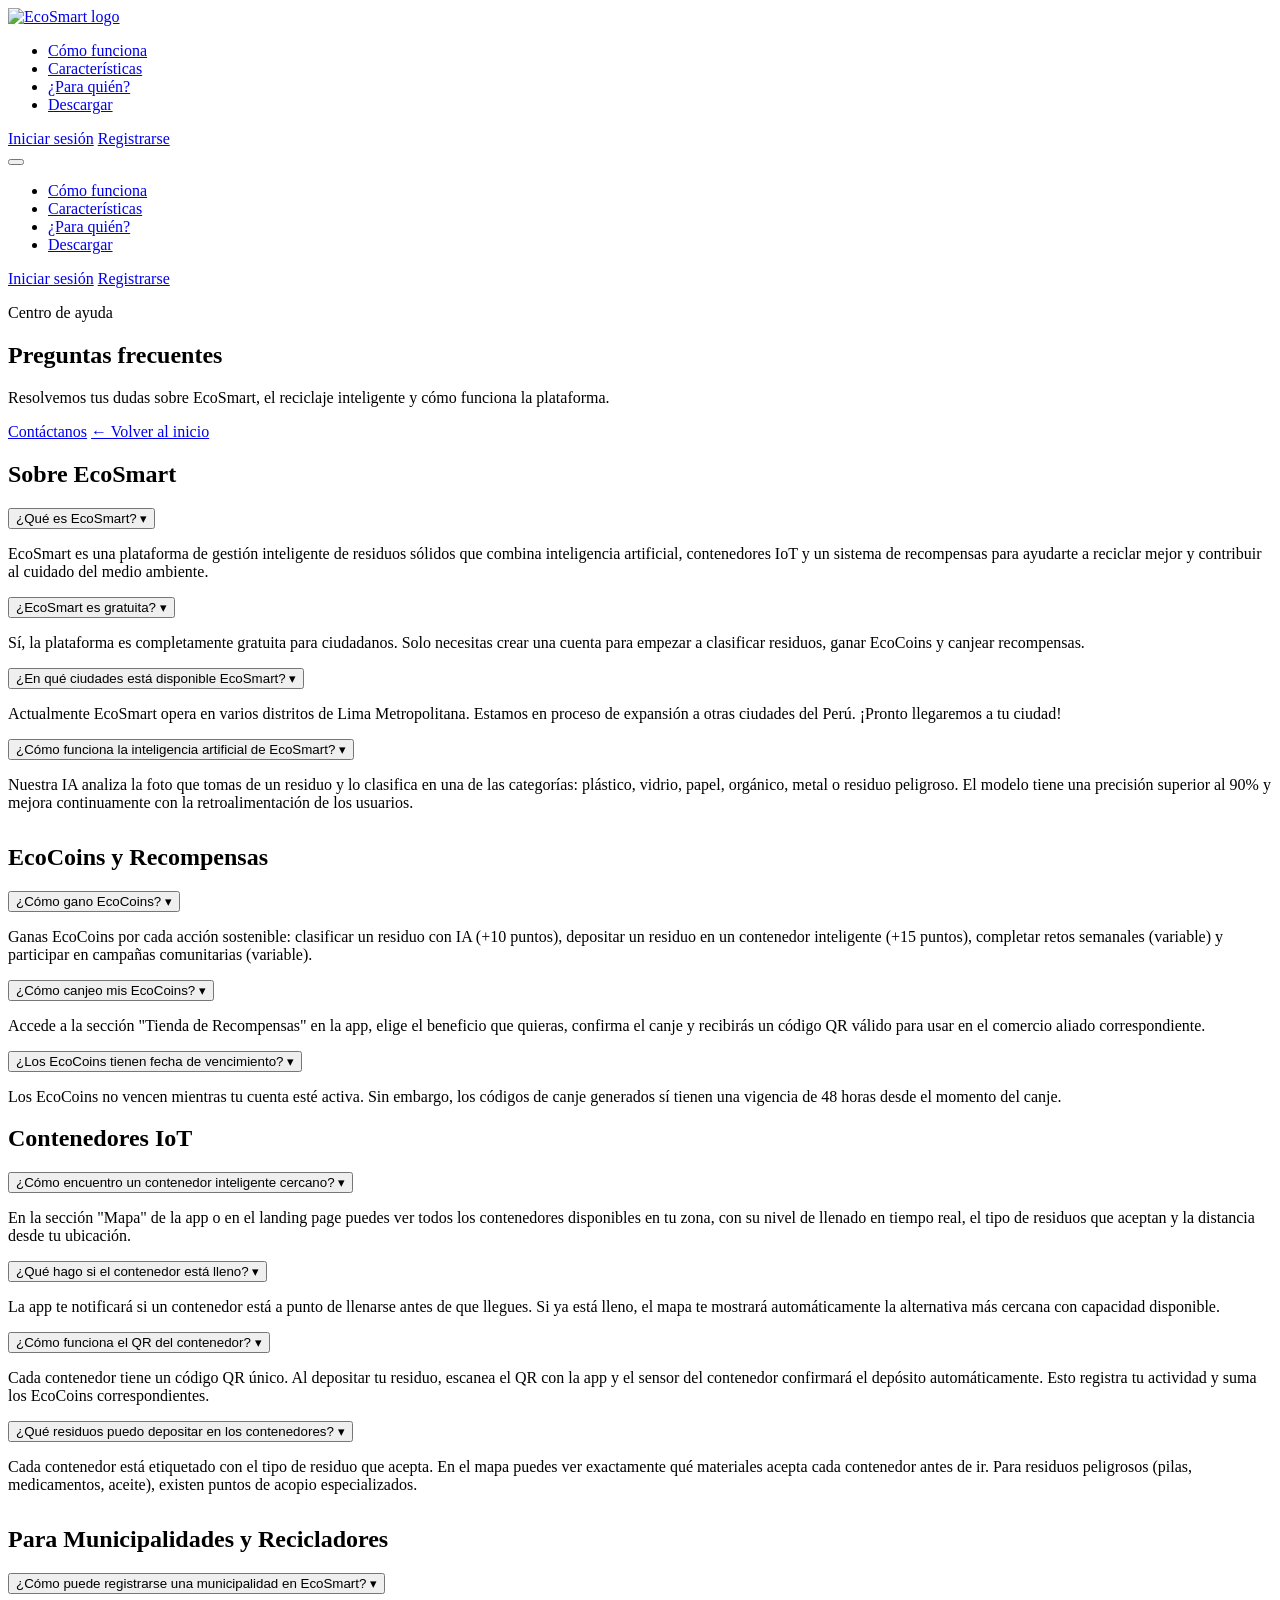
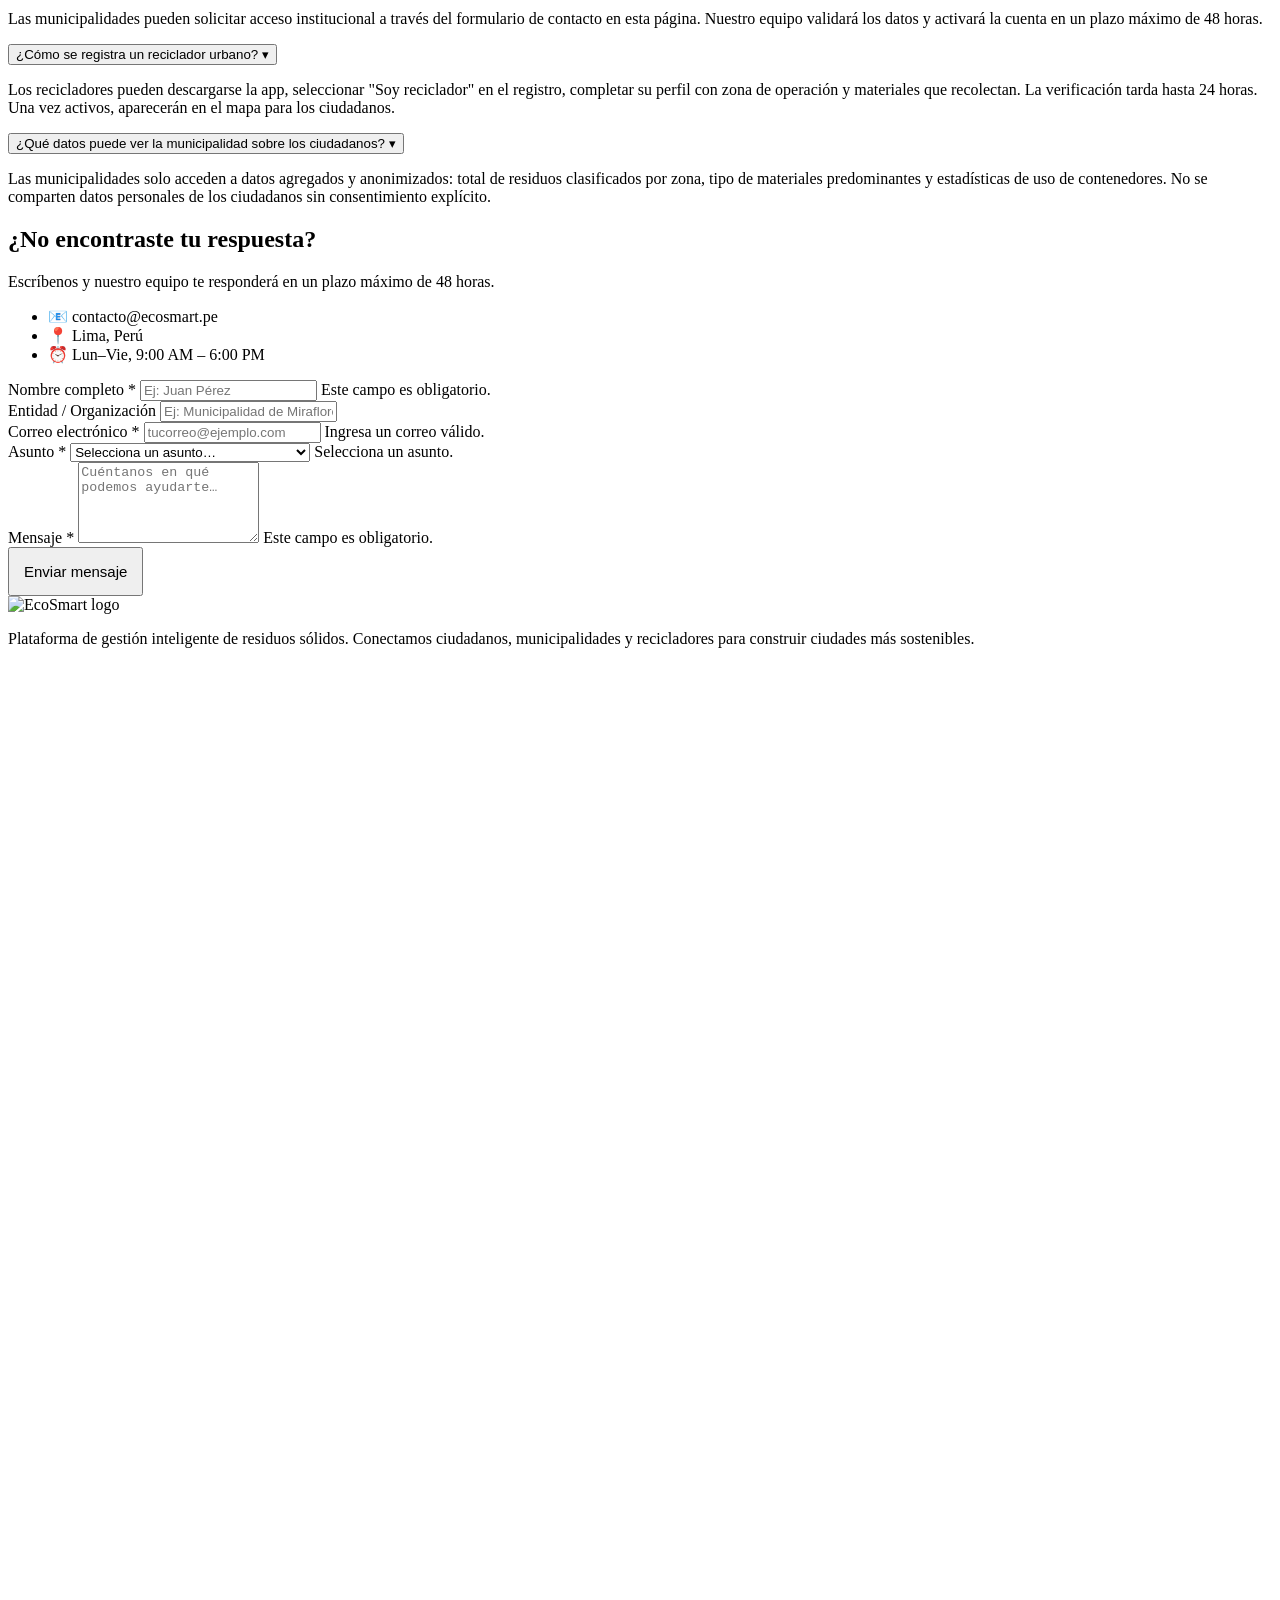
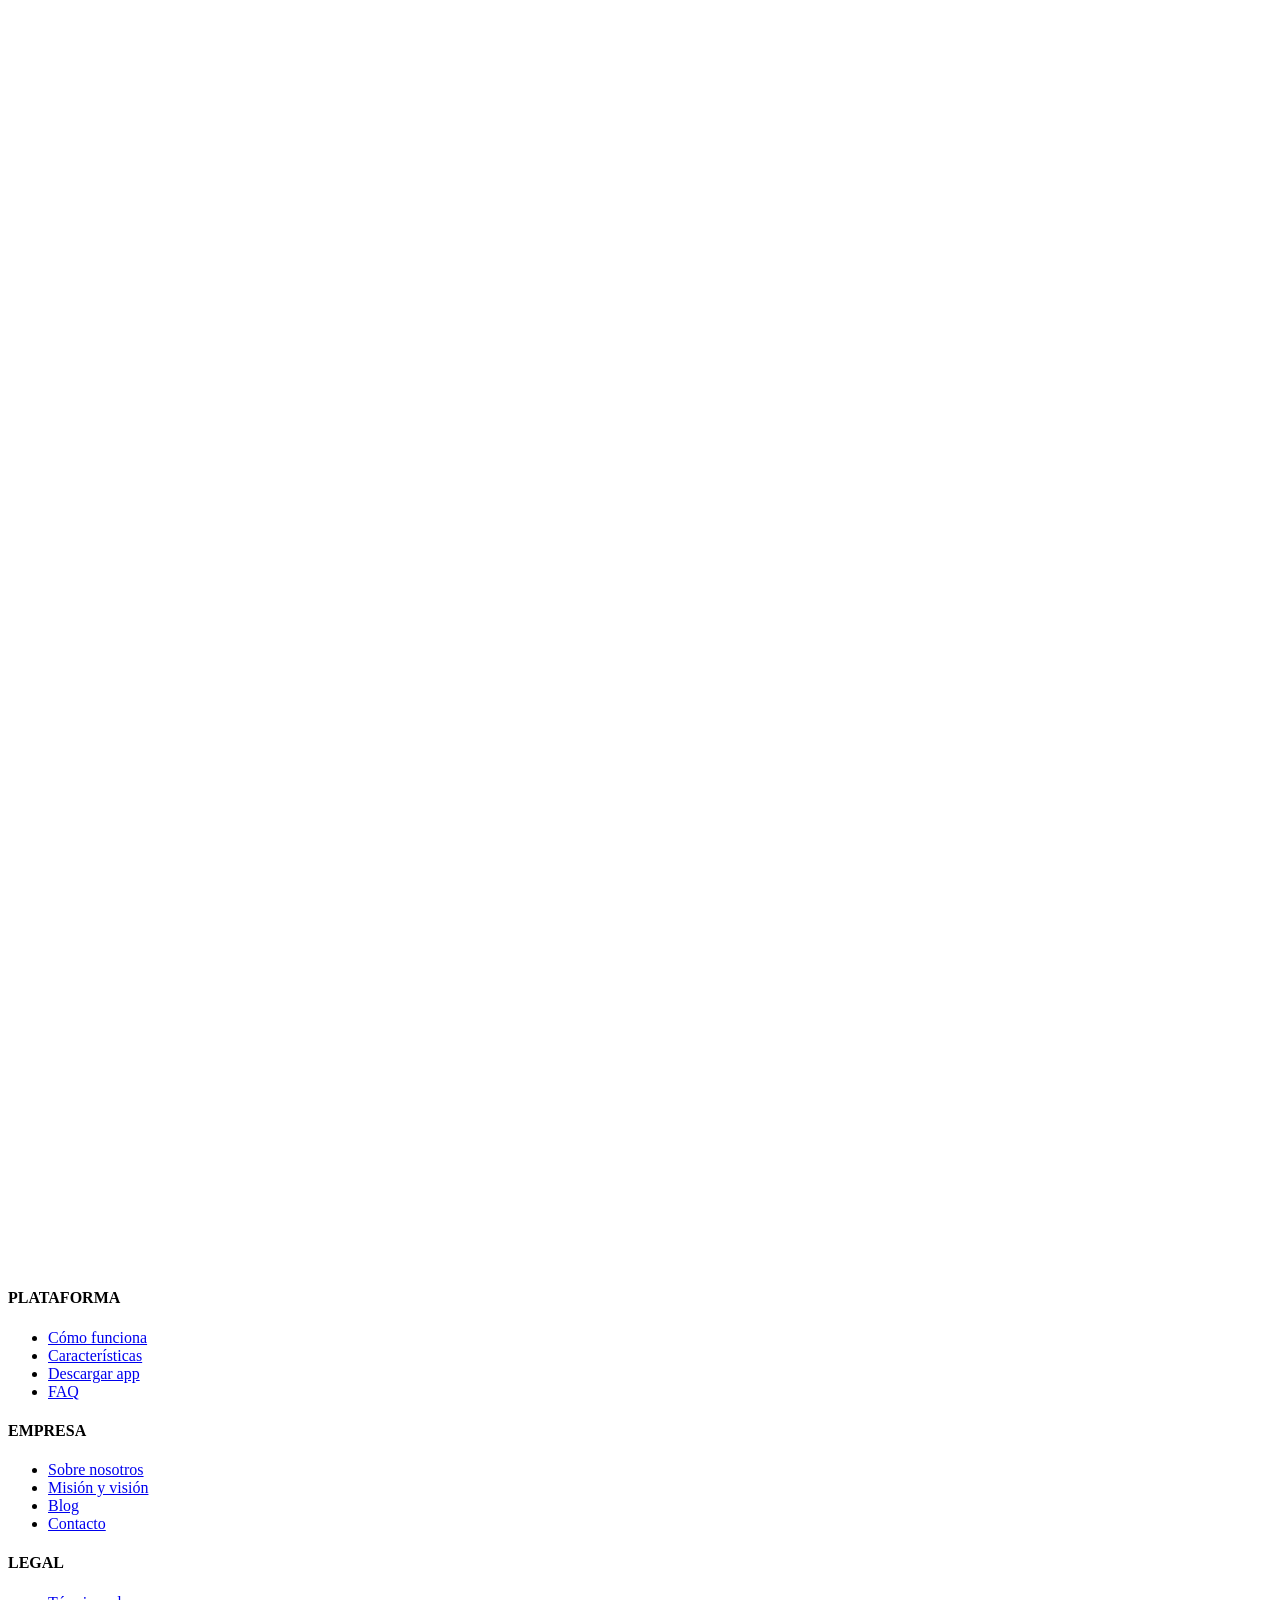
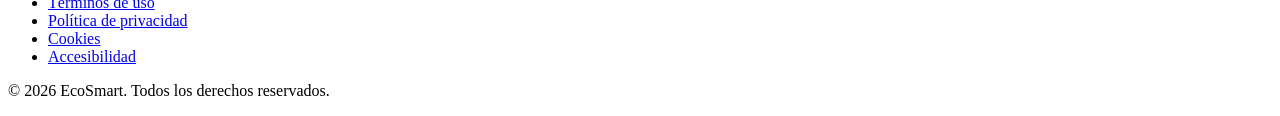
==== faq.html @ 87b6549f "feat: US47-US48-US60-US61" ====
<!DOCTYPE html>
<html lang="es">
<head>
  <meta charset="UTF-8" />
  <meta name="viewport" content="width=device-width, initial-scale=1.0" />
  <title>EcoSmart | Preguntas Frecuentes y Contacto</title>
  <link rel="preconnect" href="https://fonts.googleapis.com" />
  <link rel="preconnect" href="https://fonts.gstatic.com" crossorigin />
  <link href="https://fonts.googleapis.com/css2?family=Montserrat:wght@400;500;600;700;800&family=Poppins:wght@400;500;600&display=swap" rel="stylesheet" />
  <link rel="icon" type="image/png" href="images/favicon.png" />
  <link rel="stylesheet" href="css/style.css" />
  <link rel="stylesheet" href="css/faq.css" />
</head>
<body>

  <!-- NAVBAR (mismo que index) -->
  <header class="navbar" id="navbar">
    <div class="navbar__inner container">
      <a href="index.html" class="navbar__logo">
        <img src="images/logoEcosmart_dark.png" alt="EcoSmart logo" class="navbar__logo-img" />
      </a>
      <nav class="navbar__nav" id="navLinks" aria-label="Navegación principal">
        <ul class="navbar__list">
          <li><a href="index.html#como-funciona" class="navbar__link">Cómo funciona</a></li>
          <li><a href="index.html#caracteristicas" class="navbar__link">Características</a></li>
          <li><a href="index.html#para-quien" class="navbar__link">¿Para quién?</a></li>
          <li><a href="index.html#descargar" class="navbar__link">Descargar</a></li>
        </ul>
      </nav>
      <div class="navbar__actions">
        <a href="#" class="btn btn--login">Iniciar sesión</a>
        <a href="#" class="btn btn--register">Registrarse</a>
      </div>
      <button class="navbar__hamburger" id="hamburgerBtn" aria-label="Abrir menú" aria-expanded="false">
        <span></span><span></span><span></span>
      </button>
    </div>
    <div class="navbar__mobile-menu" id="mobileMenu" aria-hidden="true">
      <ul class="navbar__mobile-list">
        <li><a href="index.html#como-funciona" class="navbar__mobile-link">Cómo funciona</a></li>
        <li><a href="index.html#caracteristicas" class="navbar__mobile-link">Características</a></li>
        <li><a href="index.html#para-quien" class="navbar__mobile-link">¿Para quién?</a></li>
        <li><a href="index.html#descargar" class="navbar__mobile-link">Descargar</a></li>
      </ul>
      <div class="navbar__mobile-actions">
        <a href="#" class="btn btn--login btn--full">Iniciar sesión</a>
        <a href="#" class="btn btn--register btn--full">Registrarse</a>
      </div>
    </div>
  </header>

  <!-- PAGE HERO -->
  <section class="faq-hero">
    <div class="container faq-hero__inner">
      <div>
        <p class="faq-hero__label">Centro de ayuda</p>
        <h1 class="faq-hero__title">Preguntas frecuentes</h1>
        <p class="faq-hero__sub">Resolvemos tus dudas sobre EcoSmart, el reciclaje inteligente y cómo funciona la plataforma.</p>
      </div>
      <div class="faq-hero__actions">
        <a href="#contacto" class="btn btn--primary">Contáctanos</a>
        <a href="index.html" class="btn btn--ghost">← Volver al inicio</a>
      </div>
    </div>
  </section>

  <!-- FAQ ACCORDION (US47) -->
  <section class="seccion-faq" id="faq">
    <div class="container">
      <div class="faq__grid">

        <!-- Col 1 -->
        <div class="faq__col">
          <h2 class="faq__col-title">Sobre EcoSmart</h2>

          <div class="faq__item">
            <button class="faq__question" aria-expanded="false">
              ¿Qué es EcoSmart?
              <span class="faq__chevron">▾</span>
            </button>
            <div class="faq__answer">
              <p>EcoSmart es una plataforma de gestión inteligente de residuos sólidos que combina inteligencia artificial, contenedores IoT y un sistema de recompensas para ayudarte a reciclar mejor y contribuir al cuidado del medio ambiente.</p>
            </div>
          </div>

          <div class="faq__item">
            <button class="faq__question" aria-expanded="false">
              ¿EcoSmart es gratuita?
              <span class="faq__chevron">▾</span>
            </button>
            <div class="faq__answer">
              <p>Sí, la plataforma es completamente gratuita para ciudadanos. Solo necesitas crear una cuenta para empezar a clasificar residuos, ganar EcoCoins y canjear recompensas.</p>
            </div>
          </div>

          <div class="faq__item">
            <button class="faq__question" aria-expanded="false">
              ¿En qué ciudades está disponible EcoSmart?
              <span class="faq__chevron">▾</span>
            </button>
            <div class="faq__answer">
              <p>Actualmente EcoSmart opera en varios distritos de Lima Metropolitana. Estamos en proceso de expansión a otras ciudades del Perú. ¡Pronto llegaremos a tu ciudad!</p>
            </div>
          </div>

          <div class="faq__item">
            <button class="faq__question" aria-expanded="false">
              ¿Cómo funciona la inteligencia artificial de EcoSmart?
              <span class="faq__chevron">▾</span>
            </button>
            <div class="faq__answer">
              <p>Nuestra IA analiza la foto que tomas de un residuo y lo clasifica en una de las categorías: plástico, vidrio, papel, orgánico, metal o residuo peligroso. El modelo tiene una precisión superior al 90% y mejora continuamente con la retroalimentación de los usuarios.</p>
            </div>
          </div>

          <h2 class="faq__col-title" style="margin-top: 32px;">EcoCoins y Recompensas</h2>

          <div class="faq__item">
            <button class="faq__question" aria-expanded="false">
              ¿Cómo gano EcoCoins?
              <span class="faq__chevron">▾</span>
            </button>
            <div class="faq__answer">
              <p>Ganas EcoCoins por cada acción sostenible: clasificar un residuo con IA (+10 puntos), depositar un residuo en un contenedor inteligente (+15 puntos), completar retos semanales (variable) y participar en campañas comunitarias (variable).</p>
            </div>
          </div>

          <div class="faq__item">
            <button class="faq__question" aria-expanded="false">
              ¿Cómo canjeo mis EcoCoins?
              <span class="faq__chevron">▾</span>
            </button>
            <div class="faq__answer">
              <p>Accede a la sección "Tienda de Recompensas" en la app, elige el beneficio que quieras, confirma el canje y recibirás un código QR válido para usar en el comercio aliado correspondiente.</p>
            </div>
          </div>

          <div class="faq__item">
            <button class="faq__question" aria-expanded="false">
              ¿Los EcoCoins tienen fecha de vencimiento?
              <span class="faq__chevron">▾</span>
            </button>
            <div class="faq__answer">
              <p>Los EcoCoins no vencen mientras tu cuenta esté activa. Sin embargo, los códigos de canje generados sí tienen una vigencia de 48 horas desde el momento del canje.</p>
            </div>
          </div>
        </div>

        <!-- Col 2 -->
        <div class="faq__col">
          <h2 class="faq__col-title">Contenedores IoT</h2>

          <div class="faq__item">
            <button class="faq__question" aria-expanded="false">
              ¿Cómo encuentro un contenedor inteligente cercano?
              <span class="faq__chevron">▾</span>
            </button>
            <div class="faq__answer">
              <p>En la sección "Mapa" de la app o en el landing page puedes ver todos los contenedores disponibles en tu zona, con su nivel de llenado en tiempo real, el tipo de residuos que aceptan y la distancia desde tu ubicación.</p>
            </div>
          </div>

          <div class="faq__item">
            <button class="faq__question" aria-expanded="false">
              ¿Qué hago si el contenedor está lleno?
              <span class="faq__chevron">▾</span>
            </button>
            <div class="faq__answer">
              <p>La app te notificará si un contenedor está a punto de llenarse antes de que llegues. Si ya está lleno, el mapa te mostrará automáticamente la alternativa más cercana con capacidad disponible.</p>
            </div>
          </div>

          <div class="faq__item">
            <button class="faq__question" aria-expanded="false">
              ¿Cómo funciona el QR del contenedor?
              <span class="faq__chevron">▾</span>
            </button>
            <div class="faq__answer">
              <p>Cada contenedor tiene un código QR único. Al depositar tu residuo, escanea el QR con la app y el sensor del contenedor confirmará el depósito automáticamente. Esto registra tu actividad y suma los EcoCoins correspondientes.</p>
            </div>
          </div>

          <div class="faq__item">
            <button class="faq__question" aria-expanded="false">
              ¿Qué residuos puedo depositar en los contenedores?
              <span class="faq__chevron">▾</span>
            </button>
            <div class="faq__answer">
              <p>Cada contenedor está etiquetado con el tipo de residuo que acepta. En el mapa puedes ver exactamente qué materiales acepta cada contenedor antes de ir. Para residuos peligrosos (pilas, medicamentos, aceite), existen puntos de acopio especializados.</p>
            </div>
          </div>

          <h2 class="faq__col-title" style="margin-top: 32px;">Para Municipalidades y Recicladores</h2>

          <div class="faq__item">
            <button class="faq__question" aria-expanded="false">
              ¿Cómo puede registrarse una municipalidad en EcoSmart?
              <span class="faq__chevron">▾</span>
            </button>
            <div class="faq__answer">
              <p>Las municipalidades pueden solicitar acceso institucional a través del formulario de contacto en esta página. Nuestro equipo validará los datos y activará la cuenta en un plazo máximo de 48 horas.</p>
            </div>
          </div>

          <div class="faq__item">
            <button class="faq__question" aria-expanded="false">
              ¿Cómo se registra un reciclador urbano?
              <span class="faq__chevron">▾</span>
            </button>
            <div class="faq__answer">
              <p>Los recicladores pueden descargarse la app, seleccionar "Soy reciclador" en el registro, completar su perfil con zona de operación y materiales que recolectan. La verificación tarda hasta 24 horas. Una vez activos, aparecerán en el mapa para los ciudadanos.</p>
            </div>
          </div>

          <div class="faq__item">
            <button class="faq__question" aria-expanded="false">
              ¿Qué datos puede ver la municipalidad sobre los ciudadanos?
              <span class="faq__chevron">▾</span>
            </button>
            <div class="faq__answer">
              <p>Las municipalidades solo acceden a datos agregados y anonimizados: total de residuos clasificados por zona, tipo de materiales predominantes y estadísticas de uso de contenedores. No se comparten datos personales de los ciudadanos sin consentimiento explícito.</p>
            </div>
          </div>
        </div>

      </div>
    </div>
  </section>

  <!-- FORMULARIO DE CONTACTO (US48) -->
  <section class="seccion-contacto" id="contacto">
    <div class="container">
      <div class="contacto__inner">
        <div class="contacto__info">
          <h2 class="contacto__title">¿No encontraste tu respuesta?</h2>
          <p class="contacto__sub">Escríbenos y nuestro equipo te responderá en un plazo máximo de 48 horas.</p>
          <ul class="contacto__datos">
            <li>
              <span class="contacto__dato-icon">📧</span>
              <span>contacto@ecosmart.pe</span>
            </li>
            <li>
              <span class="contacto__dato-icon">📍</span>
              <span>Lima, Perú</span>
            </li>
            <li>
              <span class="contacto__dato-icon">⏰</span>
              <span>Lun–Vie, 9:00 AM – 6:00 PM</span>
            </li>
          </ul>
        </div>

        <div class="contacto__form-wrapper">
          <!-- Form (US48) -->
          <form class="contacto__form" id="contactForm" novalidate>
            <div class="form__group">
              <label class="form__label" for="nombre">Nombre completo *</label>
              <input class="form__input" type="text" id="nombre" name="nombre" placeholder="Ej: Juan Pérez" required />
              <span class="form__error">Este campo es obligatorio.</span>
            </div>
            <div class="form__group">
              <label class="form__label" for="entidad">Entidad / Organización</label>
              <input class="form__input" type="text" id="entidad" name="entidad" placeholder="Ej: Municipalidad de Miraflores" />
            </div>
            <div class="form__group">
              <label class="form__label" for="correo">Correo electrónico *</label>
              <input class="form__input" type="email" id="correo" name="correo" placeholder="tucorreo@ejemplo.com" required />
              <span class="form__error">Ingresa un correo válido.</span>
            </div>
            <div class="form__group">
              <label class="form__label" for="asunto">Asunto *</label>
              <select class="form__input form__select" id="asunto" name="asunto" required>
                <option value="">Selecciona un asunto…</option>
                <option value="ciudadano">Consulta general (ciudadano)</option>
                <option value="municipalidad">Registro institucional (municipalidad)</option>
                <option value="reciclador">Registro como reciclador urbano</option>
                <option value="soporte">Soporte técnico</option>
                <option value="alianza">Propuesta de alianza comercial</option>
                <option value="otro">Otro</option>
              </select>
              <span class="form__error">Selecciona un asunto.</span>
            </div>
            <div class="form__group">
              <label class="form__label" for="mensaje">Mensaje *</label>
              <textarea class="form__input form__textarea" id="mensaje" name="mensaje" placeholder="Cuéntanos en qué podemos ayudarte…" required rows="5"></textarea>
              <span class="form__error">Este campo es obligatorio.</span>
            </div>
            <button type="submit" class="btn btn--primary btn--full" style="font-size:15px; padding:14px;">
              Enviar mensaje
            </button>
          </form>

          <!-- Success message -->
          <div class="form__success" id="formSuccess" style="display:none;">
            <span class="form__success-icon">✅</span>
            <h3>¡Mensaje enviado con éxito!</h3>
            <p>Gracias por contactarnos. Nuestro equipo te responderá en un plazo máximo de <strong>48 horas</strong> al correo que nos indicaste.</p>
            <a href="index.html" class="btn btn--primary" style="margin-top:24px;">Volver al inicio</a>
          </div>
        </div>
      </div>
    </div>
  </section>

  <!-- FOOTER (igual que index) -->
  <footer class="footer">
    <div class="container">
      <div class="footer__grid">
        <div class="footer__brand">
          <img src="images/logoEcosmart_dark.png" alt="EcoSmart logo">
          <p class="footer__brand-desc">
            Plataforma de gestión inteligente de residuos sólidos.
            Conectamos ciudadanos, municipalidades y recicladores
            para construir ciudades más sostenibles.
          </p>
          <div class="footer__social">
            <a href="https://x.com/" class="footer__social-link" aria-label="X">
              <svg xmlns="http://www.w3.org/2000/svg" viewBox="0 0 640 640" fill="#fff"><path d="M453.2 112L523.8 112L369.6 288.2L551 528L409 528L297.7 382.6L170.5 528L99.8 528L264.7 339.5L90.8 112L236.4 112L336.9 244.9L453.2 112zM428.4 485.8L467.5 485.8L215.1 152L173.1 152L428.4 485.8z"/></svg>
            </a>
            <a href="https://www.facebook.com/" class="footer__social-link" aria-label="Facebook">
              <svg xmlns="http://www.w3.org/2000/svg" viewBox="0 0 640 640" fill="#fff"><path d="M240 363.3L240 576L356 576L356 363.3L442.5 363.3L460.5 265.5L356 265.5L356 230.9C356 179.2 376.3 159.4 428.7 159.4C445 159.4 458.1 159.8 465.7 160.6L465.7 71.9C451.4 68 416.4 64 396.2 64C289.3 64 240 114.5 240 223.4L240 265.5L174 265.5L174 363.3L240 363.3z"/></svg>
            </a>
            <a href="https://www.instagram.com/" class="footer__social-link" aria-label="Instagram">
              <svg xmlns="http://www.w3.org/2000/svg" viewBox="0 0 640 640" fill="#fff"><path d="M320.3 205C256.8 204.8 205.2 256.2 205 319.7C204.8 383.2 256.2 434.8 319.7 435C383.2 435.2 434.8 383.8 435 320.3C435.2 256.8 383.8 205.2 320.3 205zM319.7 245.4C360.9 245.2 394.4 278.5 394.6 319.7C394.8 360.9 361.5 394.4 320.3 394.6C279.1 394.8 245.6 361.5 245.4 320.3C245.2 279.1 278.5 245.6 319.7 245.4zM413.1 200.3C413.1 185.5 425.1 173.5 439.9 173.5C454.7 173.5 466.7 185.5 466.7 200.3C466.7 215.1 454.7 227.1 439.9 227.1C425.1 227.1 413.1 215.1 413.1 200.3zM542.8 227.5C541.1 191.6 532.9 159.8 506.6 133.6C480.4 107.4 448.6 99.2 412.7 97.4C375.7 95.3 264.8 95.3 227.8 97.4C192 99.1 160.2 107.3 133.9 133.5C107.6 159.7 99.5 191.5 97.7 227.4C95.6 264.4 95.6 375.3 97.7 412.3C99.4 448.2 107.6 480 133.9 506.2C160.2 532.4 191.9 540.6 227.8 542.4C264.8 544.5 375.7 544.5 412.7 542.4C448.6 540.7 480.4 532.5 506.6 506.2C532.8 480 541 448.2 542.8 412.3C544.9 375.3 544.9 264.5 542.8 227.5zM495 452C487.2 471.6 472.1 486.7 452.4 494.6C422.9 506.3 352.9 503.6 320.3 503.6C287.7 503.6 217.6 506.2 188.2 494.6C168.6 486.8 153.5 471.7 145.6 452C133.9 422.5 136.6 352.5 136.6 319.9C136.6 287.3 134 217.2 145.6 187.8C153.4 168.2 168.5 153.1 188.2 145.2C217.7 133.5 287.7 136.2 320.3 136.2C352.9 136.2 423 133.6 452.4 145.2C472 153 487.1 168.1 495 187.8C506.7 217.3 504 287.3 504 319.9C504 352.5 506.7 422.6 495 452z"/></svg>
            </a>
          </div>
        </div>
        <div class="footer__col">
          <h4 class="footer__col-title">PLATAFORMA</h4>
          <ul class="footer__col-list">
            <li><a href="index.html#como-funciona">Cómo funciona</a></li>
            <li><a href="index.html#caracteristicas">Características</a></li>
            <li><a href="index.html#descargar">Descargar app</a></li>
            <li><a href="faq.html">FAQ</a></li>
          </ul>
        </div>
        <div class="footer__col">
          <h4 class="footer__col-title">EMPRESA</h4>
          <ul class="footer__col-list">
            <li><a href="#">Sobre nosotros</a></li>
            <li><a href="#">Misión y visión</a></li>
            <li><a href="#">Blog</a></li>
            <li><a href="faq.html#contacto">Contacto</a></li>
          </ul>
        </div>
        <div class="footer__col">
          <h4 class="footer__col-title">LEGAL</h4>
          <ul class="footer__col-list">
            <li><a href="#">Términos de uso</a></li>
            <li><a href="#">Política de privacidad</a></li>
            <li><a href="#">Cookies</a></li>
            <li><a href="#">Accesibilidad</a></li>
          </ul>
        </div>
      </div>
      <div class="footer__bottom">
        <p>© 2026 EcoSmart. Todos los derechos reservados.</p>
      </div>
    </div>
  </footer>

  <script src="js/main.js"></script>
</body>
</html>
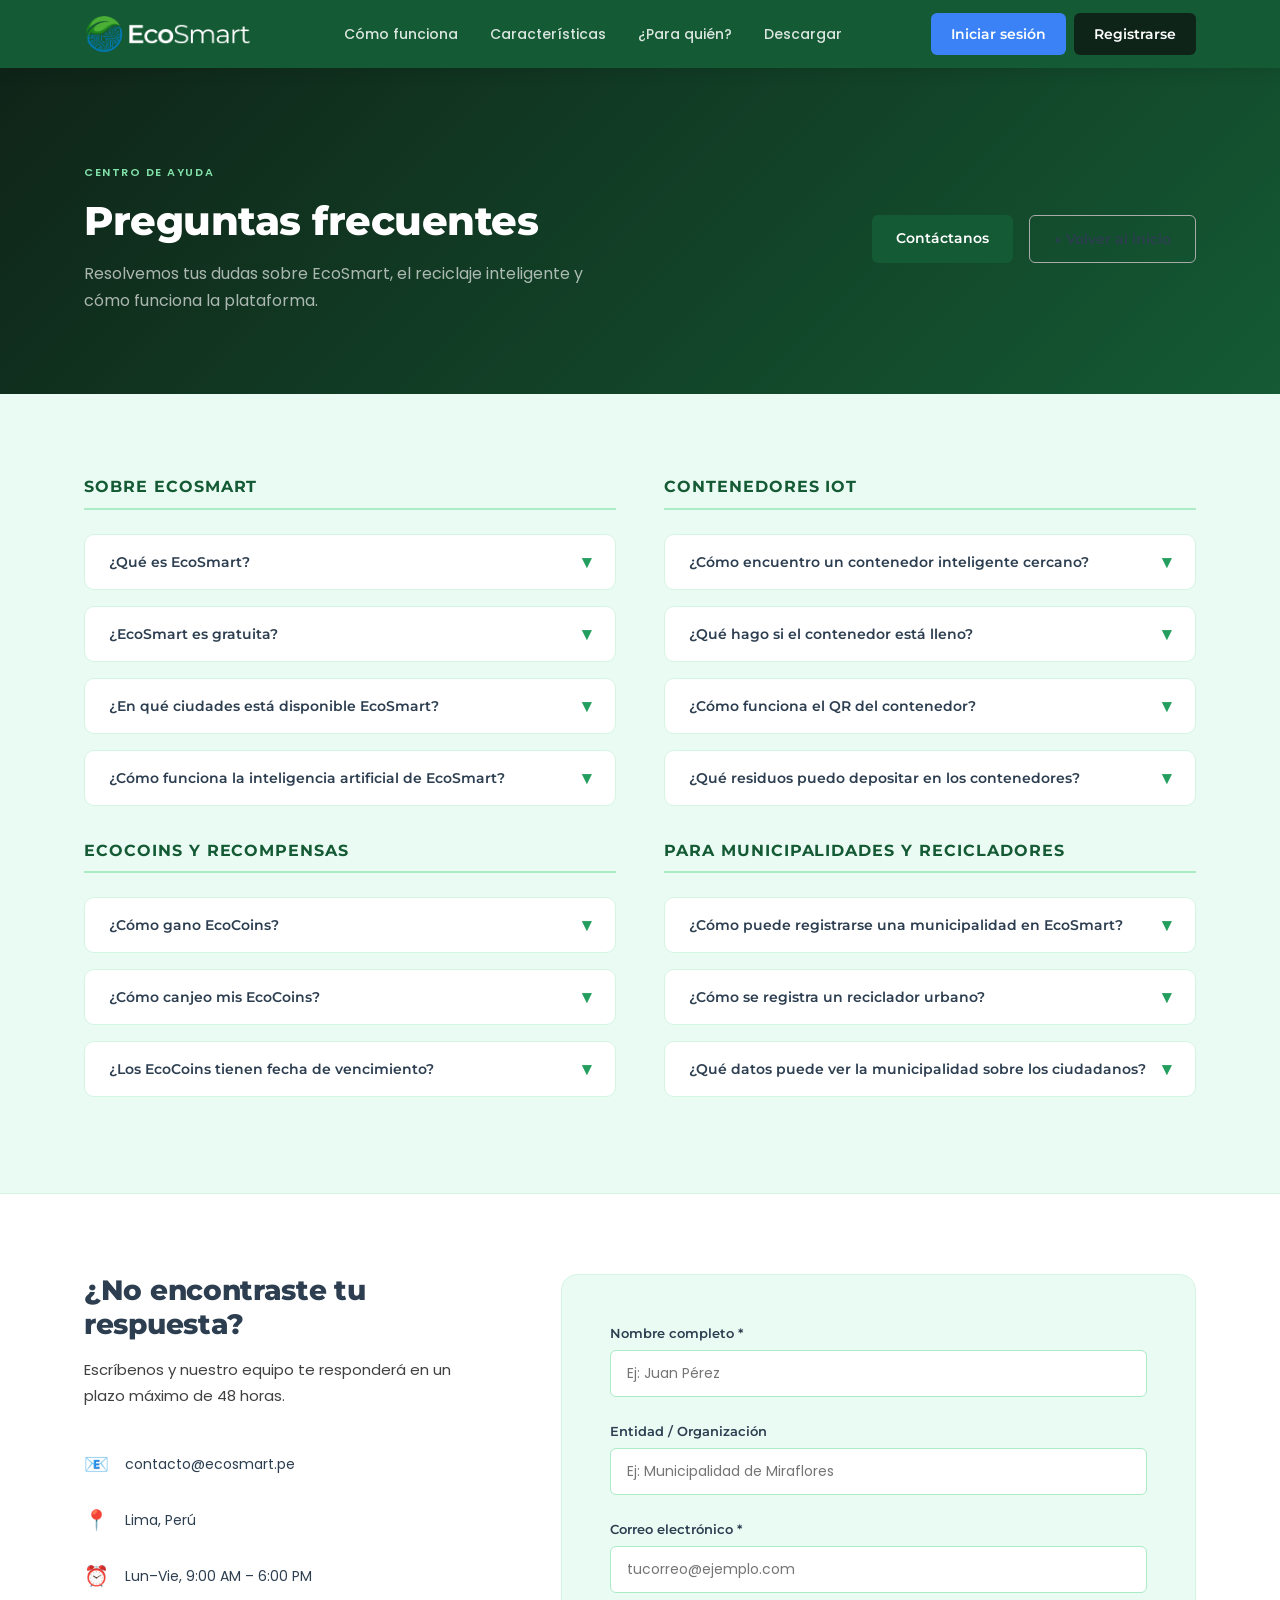
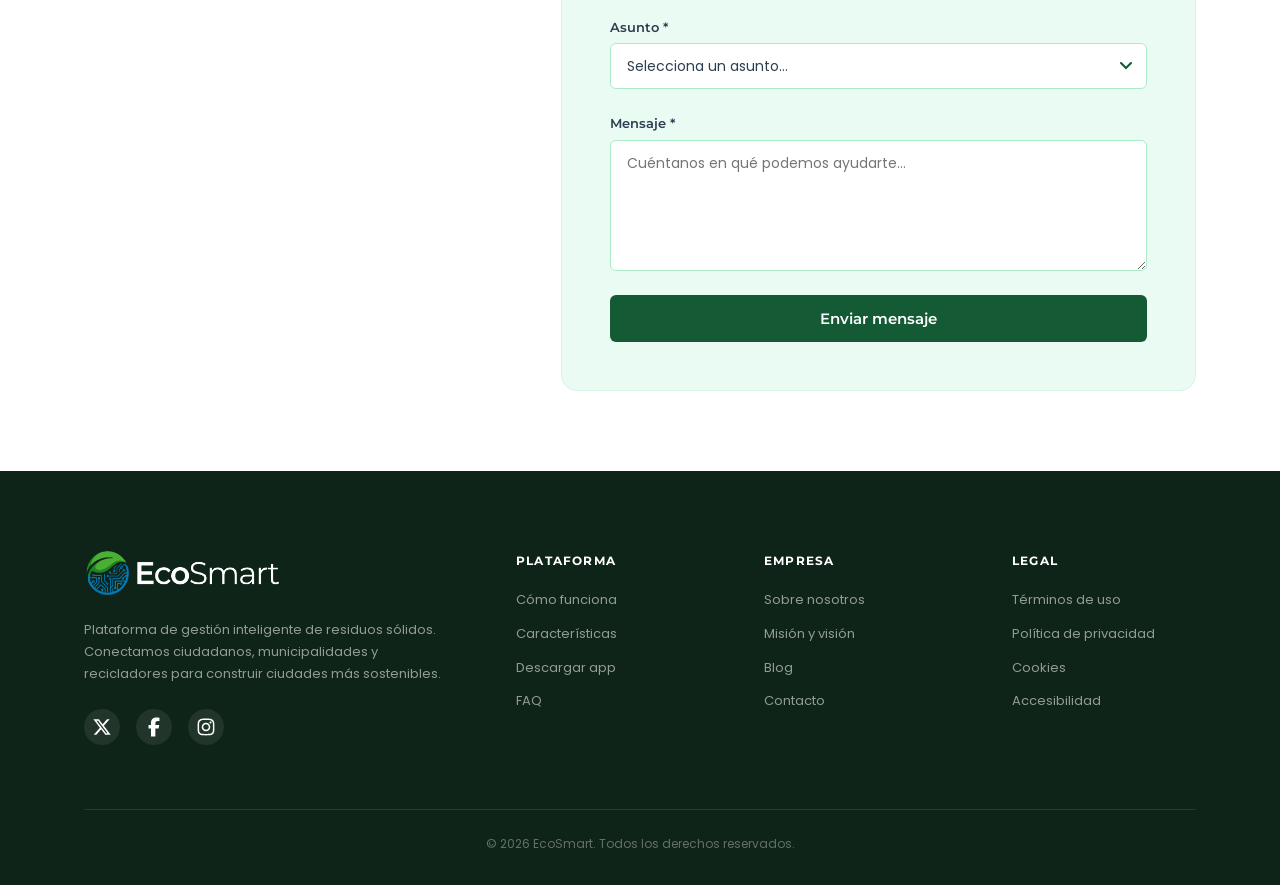
==== commit 5bb1b08c: "feat: US47-US48-US60-US61" ====
--- a/faq.html
+++ b/faq.html
@@ -7,9 +7,9 @@
   <link rel="preconnect" href="https://fonts.googleapis.com" />
   <link rel="preconnect" href="https://fonts.gstatic.com" crossorigin />
   <link href="https://fonts.googleapis.com/css2?family=Montserrat:wght@400;500;600;700;800&family=Poppins:wght@400;500;600&display=swap" rel="stylesheet" />
-  <link rel="icon" type="image/png" href="images/favicon.png" />
-  <link rel="stylesheet" href="css/style.css" />
-  <link rel="stylesheet" href="css/faq.css" />
+<link rel="icon" type="image/png" href="favicon.png" />
+<link rel="stylesheet" href="assets/css/style.css" />
+<link rel="stylesheet" href="assets/css/faq.css" />
 </head>
 <body>
 
@@ -17,7 +17,7 @@
   <header class="navbar" id="navbar">
     <div class="navbar__inner container">
       <a href="index.html" class="navbar__logo">
-        <img src="images/logoEcosmart_dark.png" alt="EcoSmart logo" class="navbar__logo-img" />
+        <img src="assets/images/logoEcosmart_dark.png" alt="EcoSmart logo" class="navbar__logo-img" />
       </a>
       <nav class="navbar__nav" id="navLinks" aria-label="Navegación principal">
         <ul class="navbar__list">
@@ -307,7 +307,7 @@
     <div class="container">
       <div class="footer__grid">
         <div class="footer__brand">
-          <img src="images/logoEcosmart_dark.png" alt="EcoSmart logo">
+          <img src="assets/images/logoEcosmart_dark.png" alt="EcoSmart logo">
           <p class="footer__brand-desc">
             Plataforma de gestión inteligente de residuos sólidos.
             Conectamos ciudadanos, municipalidades y recicladores
@@ -359,6 +359,6 @@
     </div>
   </footer>
 
-  <script src="js/main.js"></script>
+  <script src="assets/js/main.js"></script>
 </body>
 </html>
--- a/assets/css/style.css
+++ b/assets/css/style.css
@@ -0,0 +1,1002 @@
+*,
+*::before,
+*::after {
+  box-sizing: border-box;
+  margin: 0;
+  padding: 0;
+}
+
+html {
+  scroll-behavior: smooth;
+  font-size: 16px;
+}
+
+body {
+  font-family: "Poppins", sans-serif;
+  background-color: #eafbf3;
+  color: #1a1a1a;
+  line-height: 1.6;
+  -webkit-font-smoothing: antialiased;
+}
+
+img {
+  display: block;
+  max-width: 100%;
+}
+
+a {
+  text-decoration: none;
+  color: inherit;
+}
+
+ul {
+  list-style: none;
+}
+
+:root {
+  --color-primary-100: #eafbf3;
+  --color-primary-200: #d5f5e3;
+  --color-primary-300: #abebc6;
+  --color-primary-400: #82e0aa;
+  --color-primary-500: #58d68d;
+  --color-primary-600: #2ecc71;
+  --color-primary-700: #249e5e;
+  --color-primary-800: #1e7d4a;
+  --color-primary-900: #145a34;
+  --color-primary-950: #0f2418;
+
+  --color-secondary-100: #dbeafe;
+  --color-secondary-200: #bfdbfe;
+  --color-secondary-300: #93c5fd;
+  --color-secondary-400: #60a5fa;
+  --color-secondary-500: #3b82f6;
+  --color-secondary-600: #2563eb;
+  --color-secondary-700: #1d4ed8;
+  --color-secondary-800: #1e40af;
+  --color-secondary-900: #1e3a8a;
+  --color-secondary-950: #2c3e50;
+
+  --color-accent-100: #fef9e7;
+  --color-accent-200: #fcf3cf;
+  --color-accent-400: #f7dc6f;
+  --color-accent-600: #f1c40f;
+  --color-accent-700: #b7950b;
+
+  --color-text: #2c3e50;
+
+  --color-waring: #f7c66f;
+  --color-error: #f1948a;
+  --color-white: #ffffff;
+  --color-black: #000;
+  --color-dark-neutral: #808080;
+  --color-light-neutral: #404040;
+
+  --font-heading: "Montserrat", sans-serif;
+  --font-body: "Poppins", sans-serif;
+
+  --sp-1: 8px;
+  --sp-2: 16px;
+  --sp-3: 24px;
+  --sp-4: 32px;
+  --sp-5: 40px;
+  --sp-6: 48px;
+  --sp-8: 64px;
+  --sp-10: 80px;
+  --sp-12: 96px;
+
+  --radius-sm: 6px;
+  --radius-md: 10px;
+  --radius-lg: 16px;
+  --radius-xl: 24px;
+
+  --shadow-card: 0 2px 12px rgba(20, 90, 52, 0.08);
+  --shadow-nav: 0 2px 16px rgba(0, 0, 0, 0.12);
+
+  --container-max: 1160px;
+  --nav-height: 68px;
+}
+
+.container {
+  max-width: var(--container-max);
+  margin: 0 auto;
+  padding: 0 var(--sp-3);
+}
+
+.section-header {
+  text-align: center;
+  margin-bottom: var(--sp-8);
+}
+
+.section-title {
+  font-family: var(--font-heading);
+  font-size: 30px;
+  font-weight: 500;
+  color: var(--color-text);
+  margin-bottom: var(--sp-2);
+  line-height: 1.25;
+}
+
+.section-sub {
+  font-family: var(--font-body);
+  font-size: 16px;
+  color: var(--color-light-neutral);
+  line-height: 1.7;
+}
+
+.section-title--light {
+  color: var(--color-white);
+}
+.section-sub--light {
+  color: rgba(255, 255, 255, 0.75);
+}
+
+.btn {
+  display: inline-block;
+  font-family: var(--font-heading);
+  font-size: 14px;
+  font-weight: 600;
+  border-radius: var(--radius-sm);
+  padding: 12px 24px;
+  cursor: pointer;
+  transition:
+    opacity 0.2s ease,
+    transform 0.15s ease;
+  white-space: nowrap;
+  border: none;
+}
+
+.btn:hover {
+  opacity: 0.88;
+  transform: translateY(-1px);
+}
+.btn:active {
+  transform: translateY(0);
+}
+
+.btn--primary {
+  background-color: var(--color-primary-900);
+  color: var(--color-white);
+}
+
+.btn--ghost {
+  background-color: transparent;
+  color: var(--color-text);
+  border: 1.5px solid #aaaaaa;
+}
+.btn--ghost:hover {
+  background-color: rgba(0, 0, 0, 0.04);
+}
+
+.btn--login {
+  background-color: var(--color-secondary-500);
+  color: var(--color-white);
+  padding: 10px 20px;
+  border-radius: var(--radius-sm);
+}
+
+.btn--register {
+  background-color: var(--color-primary-950);
+  color: var(--color-white);
+  padding: 10px 20px;
+  border-radius: var(--radius-sm);
+}
+
+.btn--full {
+  width: 100%;
+  text-align: center;
+}
+
+.separacion {
+  background-color: var(--color-primary-700);
+  margin: 0px;
+  height: 90px;
+  border: 0px;
+}
+
+.navbar {
+  position: sticky;
+  top: 0;
+  z-index: 1000;
+  background-color: var(--color-primary-900);
+  box-shadow: var(--shadow-nav);
+}
+
+.navbar__inner {
+  height: var(--nav-height);
+  display: flex;
+  align-items: center;
+  justify-content: space-between;
+  gap: var(--sp-3);
+}
+
+.navbar__logo-img {
+  width: 170px;
+  object-fit: contain;
+}
+
+.navbar__list {
+  display: flex;
+  align-items: center;
+  gap: var(--sp-4);
+}
+
+.navbar__link {
+  font-family: var(--font-body);
+  font-size: 14px;
+  font-weight: 500;
+  color: rgba(255, 255, 255, 0.85);
+  transition: color 0.2s;
+}
+
+.navbar__link:hover {
+  color: var(--color-secondary-300);
+}
+
+.navbar__actions {
+  display: flex;
+  align-items: center;
+  gap: var(--sp-1);
+  flex-shrink: 0;
+}
+
+.navbar__hamburger {
+  display: none;
+  flex-direction: column;
+  justify-content: center;
+  gap: 5px;
+  background: none;
+  border: none;
+  cursor: pointer;
+  padding: var(--sp-1);
+}
+
+.navbar__hamburger span {
+  display: block;
+  width: 24px;
+  height: 2px;
+  background-color: var(--color-white);
+  border-radius: 2px;
+  transition:
+    transform 0.25s ease,
+    opacity 0.25s ease;
+}
+
+.navbar__hamburger.is-open span:nth-child(1) {
+  transform: translateY(7px) rotate(45deg);
+}
+.navbar__hamburger.is-open span:nth-child(2) {
+  opacity: 0;
+}
+.navbar__hamburger.is-open span:nth-child(3) {
+  transform: translateY(-7px) rotate(-45deg);
+}
+
+.navbar__mobile-menu {
+  display: none;
+  background-color: var(--color-primary-900);
+  border-top: 1px solid rgba(255, 255, 255, 0.15);
+  padding: var(--sp-2) var(--sp-3) var(--sp-3);
+}
+
+.navbar__mobile-menu.is-open {
+  display: block;
+}
+
+.navbar__mobile-list {
+  margin-bottom: var(--sp-2);
+}
+
+.navbar__mobile-list li {
+  border-bottom: 1px solid rgba(255, 255, 255, 0.1);
+}
+
+.navbar__mobile-link {
+  display: block;
+  font-family: var(--font-body);
+  font-size: 15px;
+  font-weight: 500;
+  color: rgba(255, 255, 255, 0.9);
+  padding: 14px 0;
+}
+
+.navbar__mobile-actions {
+  display: flex;
+  flex-direction: column;
+  gap: var(--sp-1);
+  margin-top: var(--sp-2);
+}
+
+.seccion-hero {
+  position: relative;
+  display: flex;
+  align-items: flex-end;
+  height: 83dvh;
+  padding: 0;
+  background-image: url("../images/hero-bg-prime.png");
+  background-repeat: no-repeat;
+  background-position: center bottom;
+  background-size: cover;
+  overflow: hidden;
+}
+
+.seccion-hero > * {
+  position: relative;
+  z-index: 1;
+}
+
+.seccion-hero__inner {
+  display: grid;
+  align-items: start;
+  grid-template-columns: 1fr 1fr;
+  gap: var(--sp-8);
+}
+
+.seccion-hero__label {
+  font-family: var(--font-body);
+  font-size: 11px;
+  font-weight: 600;
+  letter-spacing: 0.12em;
+  text-transform: uppercase;
+  color: var(--color-dark-neutral);
+  margin-bottom: var(--sp-2);
+}
+
+.seccion-hero__title {
+  font-family: var(--font-heading);
+  font-size: 46px;
+  font-weight: 800;
+  line-height: 1.1;
+  color: var(--color-text);
+  margin-bottom: var(--sp-3);
+  letter-spacing: -1px;
+}
+
+.seccion-hero__subtitle {
+  font-family: var(--font-body);
+  font-size: 16px;
+  color: var(--color-light-neutral);
+  margin-bottom: var(--sp-5);
+  line-height: 1.7;
+  max-width: 440px;
+}
+
+.seccion-hero__cta {
+  display: flex;
+  gap: var(--sp-2);
+  flex-wrap: wrap;
+}
+
+.seccion-hero__cta .btn--primary {
+  font-size: 15px;
+  padding: 14px 32px;
+}
+
+.seccion-hero__cta .btn--ghost {
+  font-size: 15px;
+  padding: 13px 24px;
+}
+
+.seccion-hero__image-wrapper {
+  overflow: hidden;
+}
+
+.seccion-hero__image {
+  width: 100%;
+  object-fit: cover;
+  display: block;
+}
+
+.seccion-pasos {
+  display: flex;
+  align-items: center;
+  background: linear-gradient(
+    to bottom,
+    var(--color-primary-700) 0%,
+    var(--color-primary-900) 100%
+  );
+  padding: var(--sp-12) 0;
+}
+
+.seccion-pasos .section-header {
+  background-color: var(--color-primary-950);
+  border-radius: var(--radius-xl);
+  margin-bottom: 30px;
+  padding: 35px;
+}
+
+.seccion-pasos .section-header .section-title,
+.seccion-pasos .section-header .section-sub {
+  color: #fff;
+}
+
+.seccion-pasos__grid {
+  display: grid;
+  grid-template-columns: repeat(4, 1fr);
+  /* grid-template-columns: 2fr 2fr; */
+  gap: var(--sp-2);
+}
+
+.paso-card {
+  background-color: var(--color-white);
+  border-radius: var(--radius-md);
+  overflow: hidden;
+  box-shadow: var(--shadow-card);
+  transition:
+    transform 0.2s ease,
+    box-shadow 0.2s ease;
+  text-align: center;
+}
+
+.paso-card:hover {
+  transform: translateY(-4px);
+  box-shadow: 0 8px 24px rgba(20, 90, 52, 0.14);
+}
+
+.paso-card__header {
+  display: flex;
+  align-items: center;
+  flex-direction: column;
+}
+
+.paso-card__header .num {
+  width: 40px;
+  height: 40px;
+  background-color: var(--color-accent-600);
+  color: var(--color-white);
+  font-family: var(--font-heading);
+  font-size: 14px;
+  font-weight: 800;
+  border-radius: 50%;
+  display: flex;
+  align-items: center;
+  justify-content: center;
+  margin: 20px 0;
+}
+
+.paso-card__img {
+  width: 100%;
+  height: 140px;
+  padding: 0 15px;
+  object-fit: cover;
+  display: block;
+}
+
+.paso-card__title {
+  font-family: var(--font-heading);
+  font-size: 15px;
+  font-weight: 700;
+  color: var(--color-text);
+  margin: var(--sp-2) var(--sp-2) var(--sp-1);
+}
+
+.paso-card__desc {
+  font-family: var(--font-body);
+  font-size: 13px;
+  color: var(--color-light-neutral);
+  margin: 0 var(--sp-2) var(--sp-3);
+  line-height: 1.6;
+}
+
+.seccion-features {
+  background-color: var(--color-primary-900);
+  padding: var(--sp-10) 0;
+}
+.seccion-features .section-header {
+  /* background-color: var(--color-secondary-950); */
+  background-color: var(--color-primary-950);
+  border-radius: var(--radius-xl);
+  margin-bottom: 30px;
+  padding: 35px;
+}
+
+.seccion-features .section-header .section-title,
+.seccion-features .section-header .section-sub {
+  color: #fff;
+}
+
+.seccion-features__grid {
+  display: grid;
+  grid-template-columns: repeat(3, 1fr);
+  gap: var(--sp-3);
+}
+
+.feat-card {
+  background-color: var(--color-white);
+  border-radius: var(--radius-md);
+  padding: var(--sp-3);
+  box-shadow: var(--shadow-card);
+  transition: transform 0.2s ease;
+}
+
+.feat-card:hover {
+  transform: translateY(-3px);
+}
+
+.feat-card__icon {
+  width: 48px;
+  height: 48px;
+  background-color: var(--color-accent-600);
+  border-radius: var(--radius-sm);
+  display: flex;
+  align-items: center;
+  justify-content: center;
+  margin-bottom: var(--sp-2);
+  padding: var(--sp-1);
+}
+
+.feat-card__icon img {
+  width: 28px;
+  height: 28px;
+  object-fit: contain;
+}
+
+.feat-card__title {
+  font-family: var(--font-heading);
+  font-size: 15px;
+  font-weight: 700;
+  color: var(--color-text);
+  margin-bottom: var(--sp-1);
+}
+
+.feat-card__desc {
+  font-family: var(--font-body);
+  font-size: 13px;
+  color: var(--color-light-neutral);
+  line-height: 1.6;
+}
+
+.seccion-segmentos {
+  background: linear-gradient(
+    to bottom,
+    var(--color-primary-100) 0%,
+    var(--color-primary-200) 100%
+  );
+  padding: var(--sp-10) 0;
+}
+
+.seccion-segmentos__grid {
+  display: grid;
+  grid-template-columns: repeat(3, 1fr);
+  gap: var(--sp-3);
+}
+
+.seg-card {
+  background-color: var(--color-white);
+  border: 1px solid var(--color-primary-200);
+  border-radius: var(--radius-md);
+  overflow: hidden;
+  box-shadow: var(--shadow-card);
+}
+
+.seg-card--dark {
+  background-color: var(--color-primary-950);
+}
+
+.seg-card__header {
+  background-color: var(--color-primary-950);
+  padding: var(--sp-3) var(--sp-3) var(--sp-2);
+}
+
+.seg-card--dark .seg-card__header {
+  background-color: #243b2a;
+}
+
+.seg-card__tag {
+  display: inline-block;
+  background-color: rgba(255, 255, 255, 0.15);
+  color: rgba(255, 255, 255, 0.85);
+  font-family: var(--font-heading);
+  font-size: 10px;
+  font-weight: 700;
+  letter-spacing: 0.1em;
+  border-radius: var(--radius-sm);
+  padding: 4px 10px;
+  margin-bottom: var(--sp-1);
+}
+
+.seg-card__title {
+  font-family: var(--font-heading);
+  font-size: 18px;
+  font-weight: 700;
+  color: var(--color-white);
+}
+
+.seg-card__body {
+  padding: var(--sp-3);
+  background-color: var(--color-white);
+}
+
+.seg-card--dark .seg-card__body {
+  background-color: var(--color-primary-950);
+}
+
+.seg-card__desc {
+  font-family: var(--font-body);
+  font-size: 13px;
+  color: var(--color-light-neutral);
+  line-height: 1.7;
+  margin-bottom: var(--sp-2);
+}
+
+.seg-card--dark .seg-card__desc {
+  color: rgba(255, 255, 255, 0.65);
+}
+
+.seg-card__list {
+  list-style: none;
+}
+
+.seg-card__list li {
+  font-family: var(--font-body);
+  font-size: 13px;
+  color: var(--color-light-neutral);
+  padding: 5px 0;
+  padding-left: var(--sp-2);
+  position: relative;
+}
+
+.seg-card__list li::before {
+  content: "•";
+  position: absolute;
+  left: 0;
+  color: var(--color-primary-900);
+  font-weight: 700;
+}
+
+.seg-card--dark .seg-card__list li {
+  color: rgba(255, 255, 255, 0.7);
+}
+
+.seg-card--dark .seg-card__list li::before {
+  color: var(--color-accent-700);
+}
+.seccion-descarga {
+  background: linear-gradient(
+    to bottom,
+    var(--color-primary-200),
+    var(--color-primary-300)
+  );
+  padding: var(--sp-10) 0 0;
+}
+
+.seccion-descarga__inner {
+  display: grid;
+  grid-template-columns: 1fr 1fr;
+  gap: var(--sp-8);
+  align-items: center;
+}
+
+.seccion-descarga__label {
+  font-family: var(--font-body);
+  font-size: 11px;
+  font-weight: 600;
+  letter-spacing: 0.12em;
+  text-transform: uppercase;
+  color: var(--color-dark-neutral);
+  margin-bottom: var(--sp-2);
+}
+
+.seccion-descarga__title {
+  font-family: var(--font-heading);
+  font-size: 32px;
+  font-weight: 800;
+  color: var(--color-text);
+  margin-bottom: var(--sp-2);
+  line-height: 1.2;
+  letter-spacing: -0.5px;
+}
+
+.seccion-descarga__desc {
+  font-family: var(--font-body);
+  font-size: 15px;
+  color: var(--color-light-neutral);
+  margin-bottom: var(--sp-4);
+  line-height: 1.7;
+}
+
+.seccion-descarga__store-btns {
+  display: flex;
+  gap: var(--sp-2);
+  flex-wrap: wrap;
+  margin-bottom: var(--sp-2);
+}
+
+.store-btn {
+  display: flex;
+  align-items: center;
+  gap: 12px;
+  background-color: var(--color-white);
+  border: 1.5px solid var(--color-primary-200);
+  border-radius: var(--radius-md);
+  padding: 12px 20px;
+  cursor: pointer;
+  transition:
+    box-shadow 0.2s ease,
+    transform 0.15s ease;
+  text-decoration: none;
+}
+
+.store-btn:hover {
+  box-shadow: 0 4px 12px rgba(0, 0, 0, 0.1);
+  transform: translateY(-2px);
+}
+
+.store-btn__icon {
+  width: 32px;
+  height: 32px;
+  object-fit: contain;
+}
+
+.store-btn__small {
+  display: block;
+  font-family: var(--font-body);
+  font-size: 10px;
+  color: var(--color-dark-neutral);
+}
+
+.store-btn__big {
+  display: block;
+  font-family: var(--font-heading);
+  font-size: 14px;
+  font-weight: 700;
+  color: var(--color-text);
+}
+
+.seccion-descarga__note {
+  font-family: var(--font-body);
+  font-size: 12px;
+  color: var(--color-dark-neutral);
+  margin-top: var(--sp-1);
+  margin-bottom: var(--sp-5);
+}
+
+.seccion-descarga__phone {
+  display: flex;
+  justify-content: center;
+  align-items: center;
+}
+.seccion-descarga__phone-img {
+  width: 100%;
+  max-width: 330px;
+}
+
+.footer {
+  background-color: var(--color-primary-950);
+  padding: var(--sp-10) 0 var(--sp-4);
+}
+
+.footer__grid {
+  display: grid;
+  grid-template-columns: 2fr 1fr 1fr 1fr;
+  gap: var(--sp-8);
+  margin-bottom: var(--sp-8);
+}
+
+.footer__brand img {
+  width: 200px;
+  object-fit: contain;
+  margin-bottom: var(--sp-3);
+}
+
+.footer__brand-desc {
+  font-family: var(--font-body);
+  font-size: 13px;
+  color: rgba(255, 255, 255, 0.55);
+  line-height: 1.7;
+  margin-bottom: var(--sp-3);
+}
+
+.footer__social {
+  display: flex;
+  gap: var(--sp-2);
+  flex-wrap: wrap;
+}
+
+.footer__social-link {
+  width: 36px;
+  height: 36px;
+  background-color: rgba(255, 255, 255, 0.08);
+  border-radius: 50%;
+  display: flex;
+  align-items: center;
+  justify-content: center;
+  transition: background-color 0.2s;
+  overflow: hidden;
+}
+
+.footer__social-link:hover {
+  background-color: var(--color-secondary-300);
+}
+
+.footer__social-link svg {
+  width: 24px;
+  height: 24px;
+}
+.footer__social-link:hover svg {
+  fill: #000;
+}
+
+.footer__col-title {
+  font-family: var(--font-heading);
+  font-size: 12px;
+  font-weight: 700;
+  letter-spacing: 0.1em;
+  color: var(--color-white);
+  margin-bottom: var(--sp-2);
+}
+
+.footer__col-list li {
+  margin-bottom: var(--sp-1);
+}
+
+.footer__col-list a {
+  font-family: var(--font-body);
+  font-size: 13px;
+  color: rgba(255, 255, 255, 0.55);
+  transition: color 0.2s;
+}
+
+.footer__col-list a:hover {
+  color: var(--color-white);
+}
+
+.footer__bottom {
+  border-top: 1px solid rgba(255, 255, 255, 0.1);
+  padding-top: var(--sp-3);
+  text-align: center;
+}
+
+.footer__bottom p {
+  font-family: var(--font-body);
+  font-size: 12px;
+  color: rgba(255, 255, 255, 0.35);
+}
+
+@media (max-width: 960px) {
+  .navbar__nav,
+  .navbar__actions {
+    display: none;
+  }
+
+  .navbar__hamburger {
+    display: flex;
+  }
+
+  .seccion-hero {
+    padding: 0;
+    height: auto;
+    padding: var(--sp-6) 0 0;
+  }
+
+  .seccion-hero__inner {
+    grid-template-columns: 1fr;
+    gap: var(--sp-6);
+    text-align: center;
+  }
+
+  .seccion-hero__title {
+    font-size: 36px;
+  }
+  .seccion-hero__cta {
+    display: flex;
+    justify-content: center;
+  }
+
+  .seccion-pasos__grid {
+    grid-template-columns: repeat(2, 1fr);
+  }
+  .paso-card__img {
+    height: 180px;
+  }
+  .seccion-features__grid {
+    grid-template-columns: repeat(2, 1fr);
+  }
+
+  .seccion-segmentos__grid {
+    grid-template-columns: 1fr;
+    max-width: 520px;
+    margin: 0 auto;
+  }
+
+  .seccion-descarga__inner {
+    grid-template-columns: 1fr;
+    gap: var(--sp-6);
+    text-align: center;
+  }
+
+  .seccion-descarga__store-btns {
+    justify-content: center;
+  }
+
+  .seccion-descarga__phone {
+    order: -1;
+  }
+
+  .seccion-descarga__phone-img {
+    max-width: 300px;
+  }
+
+  .footer__grid {
+    grid-template-columns: 1fr 1fr;
+    gap: var(--sp-5);
+  }
+}
+
+@media (max-width: 460px) {
+  .d-none-mobile {
+    display: none;
+  }
+
+  .section-title {
+    font-size: 24px;
+  }
+
+  .seccion-hero {
+    padding: var(--sp-8) 0 0;
+  }
+
+  .seccion-hero__title {
+    font-size: 30px;
+    letter-spacing: -0.5px;
+  }
+
+  .seccion-hero__subtitle {
+    font-size: 15px;
+  }
+
+  .seccion-hero__cta {
+    flex-direction: column;
+  }
+
+  .seccion-hero__cta .btn {
+    width: 100%;
+    text-align: center;
+  }
+
+  .seccion-pasos__grid {
+    grid-template-columns: 1fr;
+  }
+
+  .seccion-pasos {
+    padding: 0 0 var(--sp-6);
+  }
+
+  .seccion-features__grid {
+    grid-template-columns: 1fr;
+  }
+
+  .seccion-features {
+    padding: var(--sp-8) 0;
+  }
+
+  .seccion-segmentos {
+    padding: var(--sp-8) 0;
+  }
+
+  .seccion-descarga {
+    padding: var(--sp-8) 0;
+  }
+
+  .seccion-descarga__title {
+    font-size: 26px;
+  }
+
+  .seccion-descarga__store-btns {
+    flex-direction: column;
+    align-items: center;
+  }
+
+  .store-btn {
+    width: 100%;
+    max-width: 240px;
+  }
+
+  .footer__grid {
+    grid-template-columns: 1fr;
+    gap: var(--sp-5);
+  }
+
+  .footer {
+    padding: var(--sp-8) 0 var(--sp-4);
+  }
+}
--- a/assets/css/faq.css
+++ b/assets/css/faq.css
@@ -0,0 +1,314 @@
+/* ═══════════════════════════════════════════════
+   ECOSMART — faq.css
+   Styles for faq.html: hero, accordion, contact
+═══════════════════════════════════════════════ */
+
+/* ── FAQ Hero ────────────────────────────────── */
+.faq-hero {
+  background: linear-gradient(135deg, var(--color-primary-950) 0%, var(--color-primary-900) 100%);
+  padding: var(--sp-12) 0 var(--sp-10);
+}
+
+.faq-hero__inner {
+  display: flex;
+  align-items: center;
+  justify-content: space-between;
+  gap: var(--sp-6);
+  flex-wrap: wrap;
+}
+
+.faq-hero__label {
+  font-family: var(--font-body);
+  font-size: 11px;
+  font-weight: 600;
+  letter-spacing: 0.14em;
+  text-transform: uppercase;
+  color: var(--color-primary-400);
+  margin-bottom: var(--sp-2);
+}
+
+.faq-hero__title {
+  font-family: var(--font-heading);
+  font-size: 40px;
+  font-weight: 800;
+  color: var(--color-white);
+  margin-bottom: var(--sp-2);
+  letter-spacing: -0.5px;
+  line-height: 1.15;
+}
+
+.faq-hero__sub {
+  font-family: var(--font-body);
+  font-size: 16px;
+  color: rgba(255,255,255,0.65);
+  max-width: 520px;
+  line-height: 1.7;
+}
+
+.faq-hero__actions {
+  display: flex;
+  gap: var(--sp-2);
+  flex-shrink: 0;
+  flex-wrap: wrap;
+}
+
+/* ── FAQ Section ─────────────────────────────── */
+.seccion-faq {
+  background-color: var(--color-primary-100);
+  padding: var(--sp-10) 0;
+}
+
+.faq__grid {
+  display: grid;
+  grid-template-columns: 1fr 1fr;
+  gap: var(--sp-6);
+  align-items: start;
+}
+
+.faq__col-title {
+  font-family: var(--font-heading);
+  font-size: 16px;
+  font-weight: 700;
+  color: var(--color-primary-900);
+  margin-bottom: var(--sp-3);
+  padding-bottom: var(--sp-1);
+  border-bottom: 2px solid var(--color-primary-300);
+  text-transform: uppercase;
+  letter-spacing: 0.06em;
+}
+
+/* ── Accordion Item ──────────────────────────── */
+.faq__item {
+  background-color: var(--color-white);
+  border: 1px solid var(--color-primary-200);
+  border-radius: var(--radius-md);
+  margin-bottom: var(--sp-2);
+  overflow: hidden;
+  transition: box-shadow 0.2s ease;
+}
+
+.faq__item.is-open {
+  box-shadow: 0 4px 16px rgba(20,90,52,0.1);
+}
+
+.faq__question {
+  width: 100%;
+  display: flex;
+  align-items: center;
+  justify-content: space-between;
+  gap: var(--sp-2);
+  padding: var(--sp-2) var(--sp-3);
+  background: none;
+  border: none;
+  cursor: pointer;
+  font-family: var(--font-heading);
+  font-size: 14px;
+  font-weight: 600;
+  color: var(--color-text);
+  text-align: left;
+  transition: background-color 0.2s;
+}
+
+.faq__question:hover {
+  background-color: var(--color-primary-100);
+}
+
+.faq__item.is-open .faq__question {
+  color: var(--color-primary-900);
+  background-color: var(--color-primary-100);
+}
+
+.faq__chevron {
+  font-size: 18px;
+  flex-shrink: 0;
+  color: var(--color-primary-700);
+  transition: transform 0.25s ease;
+  display: inline-block;
+}
+
+.faq__item.is-open .faq__chevron {
+  transform: rotate(180deg);
+}
+
+.faq__answer {
+  max-height: 0;
+  overflow: hidden;
+  transition: max-height 0.3s ease;
+}
+
+.faq__answer p {
+  font-family: var(--font-body);
+  font-size: 14px;
+  color: var(--color-light-neutral);
+  line-height: 1.7;
+  padding: 0 var(--sp-3) var(--sp-3);
+}
+
+/* ── Contact Section ─────────────────────────── */
+.seccion-contacto {
+  background-color: var(--color-white);
+  padding: var(--sp-10) 0;
+  border-top: 1px solid var(--color-primary-200);
+}
+
+.contacto__inner {
+  display: grid;
+  grid-template-columns: 1fr 1.6fr;
+  gap: var(--sp-10);
+  align-items: start;
+}
+
+.contacto__title {
+  font-family: var(--font-heading);
+  font-size: 28px;
+  font-weight: 800;
+  color: var(--color-text);
+  margin-bottom: var(--sp-2);
+  line-height: 1.2;
+  letter-spacing: -0.3px;
+}
+
+.contacto__sub {
+  font-family: var(--font-body);
+  font-size: 15px;
+  color: var(--color-light-neutral);
+  line-height: 1.7;
+  margin-bottom: var(--sp-5);
+}
+
+.contacto__datos {
+  list-style: none;
+  display: flex;
+  flex-direction: column;
+  gap: var(--sp-3);
+}
+
+.contacto__datos li {
+  display: flex;
+  align-items: center;
+  gap: var(--sp-2);
+  font-family: var(--font-body);
+  font-size: 14px;
+  color: var(--color-text);
+}
+
+.contacto__dato-icon {
+  font-size: 20px;
+  flex-shrink: 0;
+}
+
+/* Form */
+.contacto__form-wrapper {
+  background-color: var(--color-primary-100);
+  border: 1px solid var(--color-primary-200);
+  border-radius: var(--radius-lg);
+  padding: var(--sp-6);
+}
+
+.contacto__form {
+  display: flex;
+  flex-direction: column;
+  gap: var(--sp-3);
+}
+
+.form__group {
+  display: flex;
+  flex-direction: column;
+  gap: 6px;
+}
+
+.form__label {
+  font-family: var(--font-heading);
+  font-size: 13px;
+  font-weight: 600;
+  color: var(--color-text);
+}
+
+.form__input {
+  font-family: var(--font-body);
+  font-size: 14px;
+  color: var(--color-text);
+  background-color: var(--color-white);
+  border: 1.5px solid var(--color-primary-300);
+  border-radius: var(--radius-sm);
+  padding: 12px var(--sp-2);
+  transition: border-color 0.2s ease, box-shadow 0.2s ease;
+  outline: none;
+  width: 100%;
+}
+
+.form__input:focus {
+  border-color: var(--color-primary-700);
+  box-shadow: 0 0 0 3px rgba(20,90,52,0.12);
+}
+
+.form__input.is-invalid {
+  border-color: var(--color-error);
+  box-shadow: 0 0 0 3px rgba(241,148,138,0.2);
+}
+
+.form__select {
+  cursor: pointer;
+  appearance: none;
+  background-image: url("data:image/svg+xml,%3Csvg xmlns='http://www.w3.org/2000/svg' width='12' height='8' viewBox='0 0 12 8'%3E%3Cpath d='M1 1l5 5 5-5' stroke='%23145A34' stroke-width='2' fill='none' stroke-linecap='round'/%3E%3C/svg%3E");
+  background-repeat: no-repeat;
+  background-position: right 14px center;
+  padding-right: 40px;
+}
+
+.form__textarea {
+  resize: vertical;
+  min-height: 120px;
+}
+
+.form__error {
+  font-family: var(--font-body);
+  font-size: 12px;
+  color: #c0392b;
+  display: none;
+}
+
+/* Success state */
+.form__success {
+  text-align: center;
+  padding: var(--sp-8) var(--sp-4);
+}
+
+.form__success-icon {
+  font-size: 48px;
+  display: block;
+  margin-bottom: var(--sp-3);
+}
+
+.form__success h3 {
+  font-family: var(--font-heading);
+  font-size: 22px;
+  font-weight: 700;
+  color: var(--color-primary-900);
+  margin-bottom: var(--sp-2);
+}
+
+.form__success p {
+  font-family: var(--font-body);
+  font-size: 15px;
+  color: var(--color-light-neutral);
+  line-height: 1.7;
+}
+
+/* ── Responsive ──────────────────────────────── */
+@media (max-width: 960px) {
+  .faq-hero__inner  { flex-direction: column; align-items: flex-start; }
+  .faq-hero__title  { font-size: 32px; }
+  .faq__grid        { grid-template-columns: 1fr; }
+  .contacto__inner  { grid-template-columns: 1fr; gap: var(--sp-6); }
+}
+
+@media (max-width: 460px) {
+  .faq-hero         { padding: var(--sp-8) 0; }
+  .faq-hero__title  { font-size: 26px; }
+  .seccion-faq,
+  .seccion-contacto { padding: var(--sp-8) 0; }
+  .contacto__form-wrapper { padding: var(--sp-4); }
+  .faq-hero__actions { flex-direction: column; width: 100%; }
+  .faq-hero__actions .btn { text-align: center; }
+}
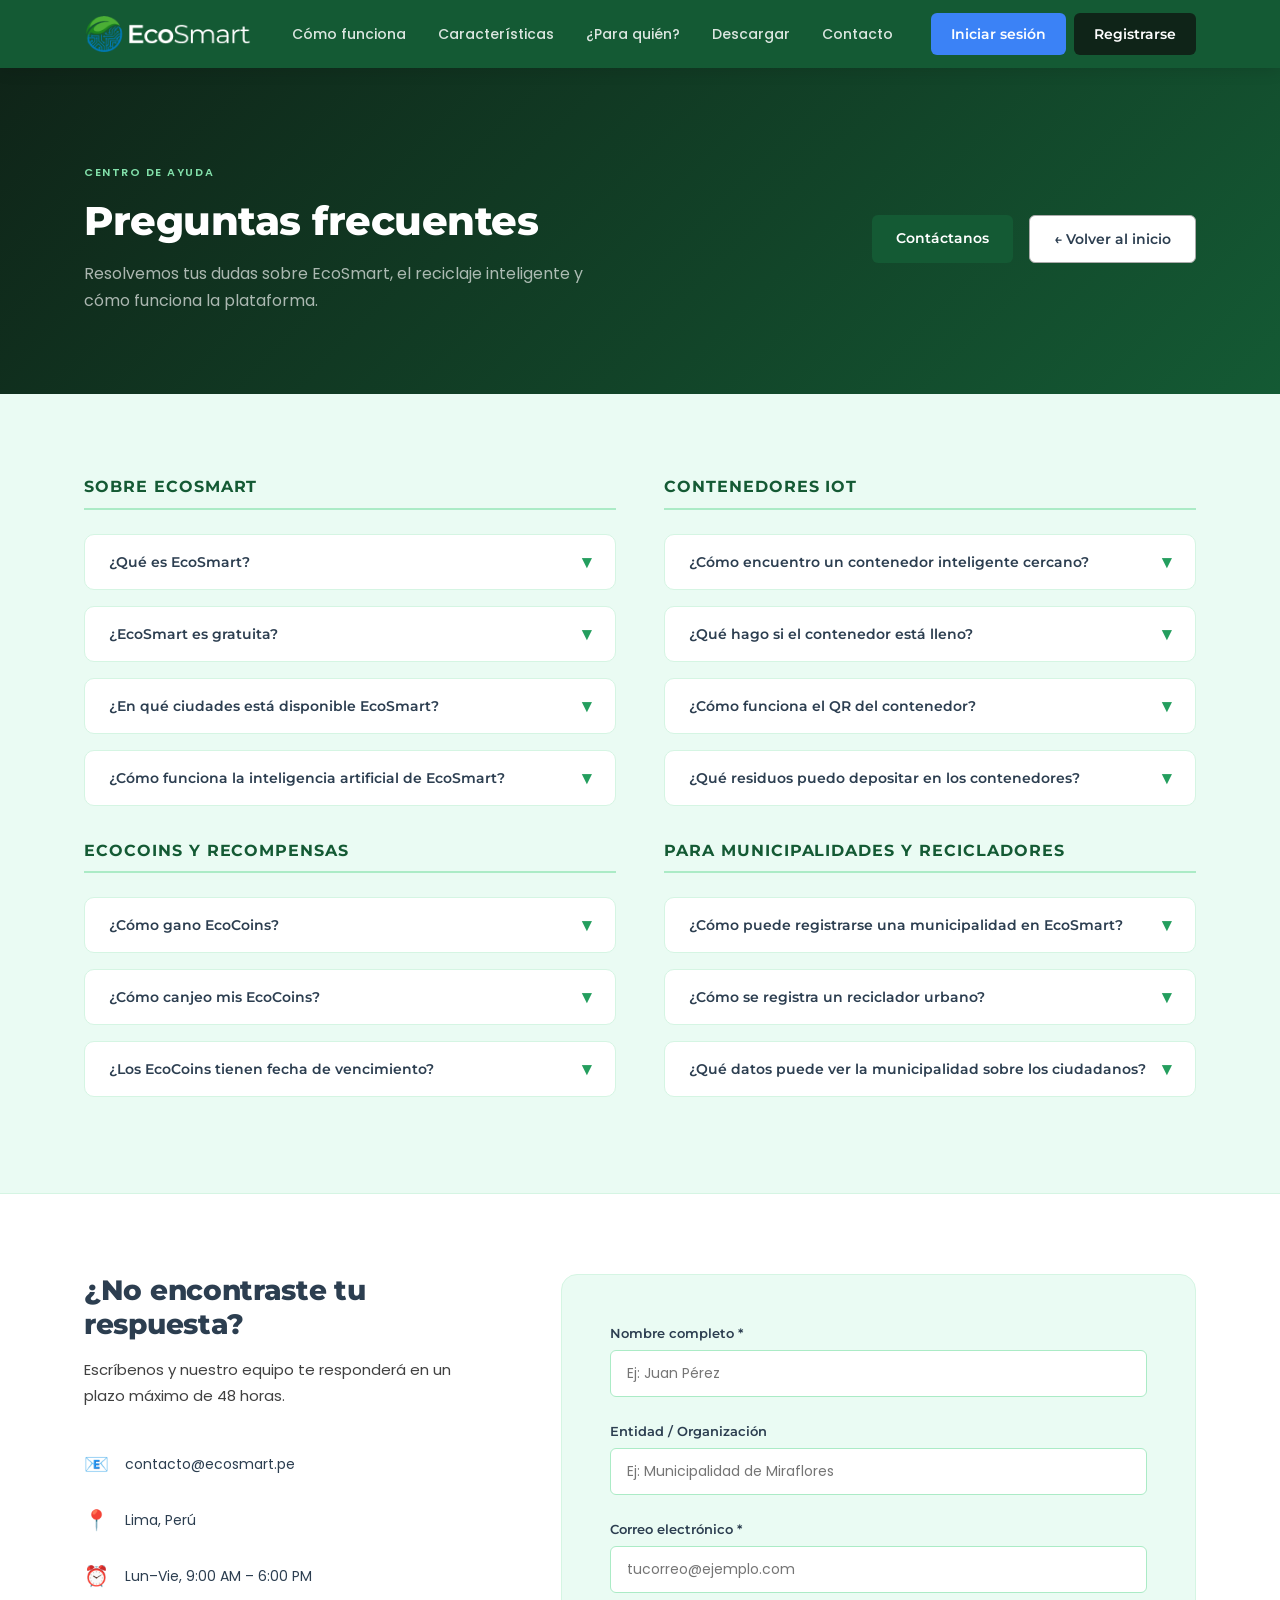
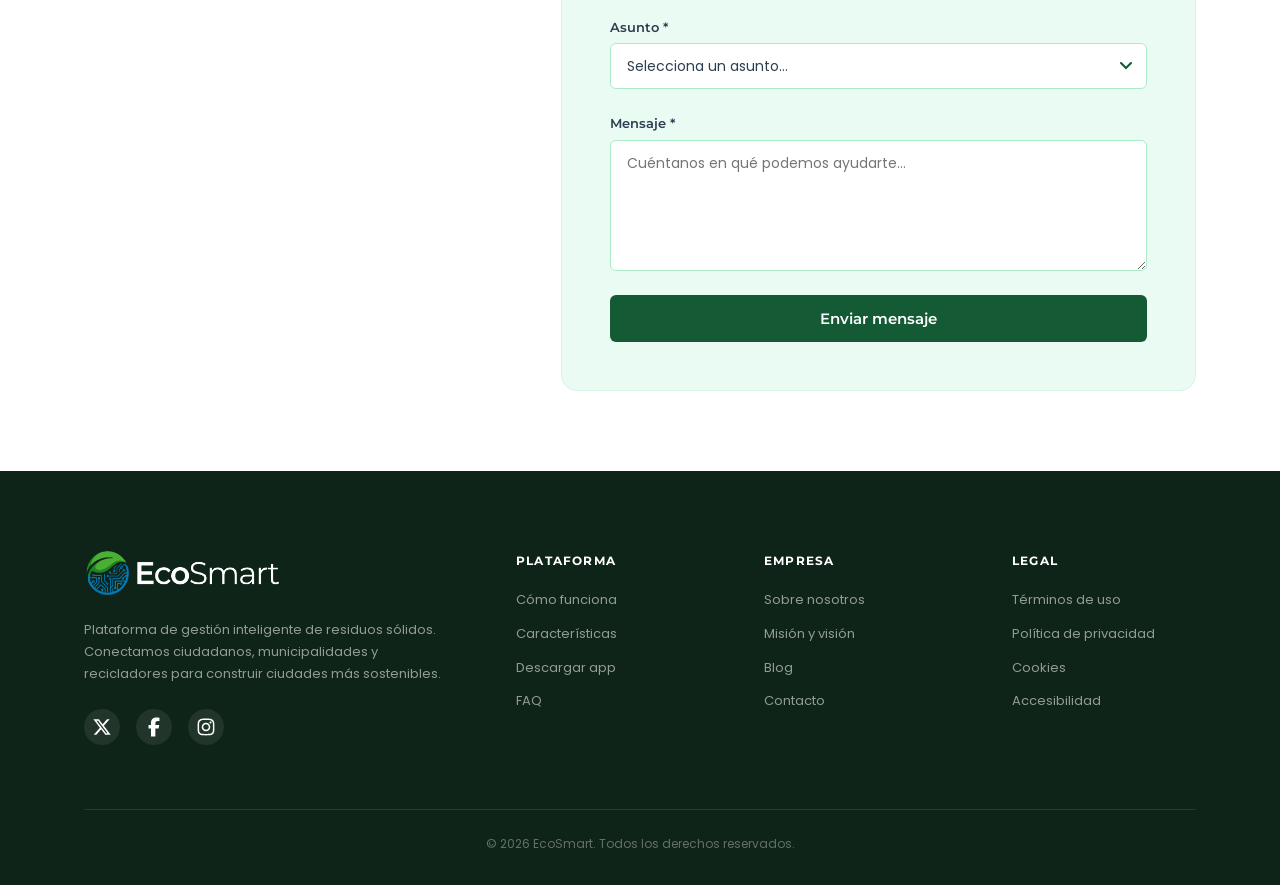
==== commit c721c8b1: "fix: añadir contacto header" ====
--- a/faq.html
+++ b/faq.html
@@ -13,7 +13,6 @@
 </head>
 <body>
 
-  <!-- NAVBAR (mismo que index) -->
   <header class="navbar" id="navbar">
     <div class="navbar__inner container">
       <a href="index.html" class="navbar__logo">
@@ -25,6 +24,7 @@
           <li><a href="index.html#caracteristicas" class="navbar__link">Características</a></li>
           <li><a href="index.html#para-quien" class="navbar__link">¿Para quién?</a></li>
           <li><a href="index.html#descargar" class="navbar__link">Descargar</a></li>
+          <li><a href="#contacto" class="navbar__link">Contacto</a></li>
         </ul>
       </nav>
       <div class="navbar__actions">
@@ -41,6 +41,7 @@
         <li><a href="index.html#caracteristicas" class="navbar__mobile-link">Características</a></li>
         <li><a href="index.html#para-quien" class="navbar__mobile-link">¿Para quién?</a></li>
         <li><a href="index.html#descargar" class="navbar__mobile-link">Descargar</a></li>
+        <li><a href="#contacto" class="navbar__mobile-link">Contacto</a></li>
       </ul>
       <div class="navbar__mobile-actions">
         <a href="#" class="btn btn--login btn--full">Iniciar sesión</a>
@@ -49,7 +50,6 @@
     </div>
   </header>
 
-  <!-- PAGE HERO -->
   <section class="faq-hero">
     <div class="container faq-hero__inner">
       <div>
@@ -59,17 +59,15 @@
       </div>
       <div class="faq-hero__actions">
         <a href="#contacto" class="btn btn--primary">Contáctanos</a>
-        <a href="index.html" class="btn btn--ghost">← Volver al inicio</a>
+        <a href="index.html" class="btn btn--white">← Volver al inicio</a>
       </div>
     </div>
   </section>
 
-  <!-- FAQ ACCORDION (US47) -->
   <section class="seccion-faq" id="faq">
     <div class="container">
       <div class="faq__grid">
 
-        <!-- Col 1 -->
         <div class="faq__col">
           <h2 class="faq__col-title">Sobre EcoSmart</h2>
 
@@ -146,7 +144,6 @@
           </div>
         </div>
 
-        <!-- Col 2 -->
         <div class="faq__col">
           <h2 class="faq__col-title">Contenedores IoT</h2>
 
@@ -227,7 +224,6 @@
     </div>
   </section>
 
-  <!-- FORMULARIO DE CONTACTO (US48) -->
   <section class="seccion-contacto" id="contacto">
     <div class="container">
       <div class="contacto__inner">
@@ -251,7 +247,6 @@
         </div>
 
         <div class="contacto__form-wrapper">
-          <!-- Form (US48) -->
           <form class="contacto__form" id="contactForm" novalidate>
             <div class="form__group">
               <label class="form__label" for="nombre">Nombre completo *</label>
@@ -290,7 +285,6 @@
             </button>
           </form>
 
-          <!-- Success message -->
           <div class="form__success" id="formSuccess" style="display:none;">
             <span class="form__success-icon">✅</span>
             <h3>¡Mensaje enviado con éxito!</h3>
@@ -302,7 +296,6 @@
     </div>
   </section>
 
-  <!-- FOOTER (igual que index) -->
   <footer class="footer">
     <div class="container">
       <div class="footer__grid">
--- a/assets/css/style.css
+++ b/assets/css/style.css
@@ -166,6 +166,15 @@
 .btn--ghost:hover {
   background-color: rgba(0, 0, 0, 0.04);
 }
+.btn--white {
+  background-color: #fff;
+  color: var(--color-text);
+  border: 1.5px solid #aaaaaa;
+}
+.btn--white:hover {
+  background-color: rgba(0, 0, 0, 0.04);
+  color: #fff;
+}
 
 .btn--login {
   background-color: var(--color-secondary-500);
@@ -185,7 +194,6 @@
   width: 100%;
   text-align: center;
 }
-
 .separacion {
   background-color: var(--color-primary-700);
   margin: 0px;
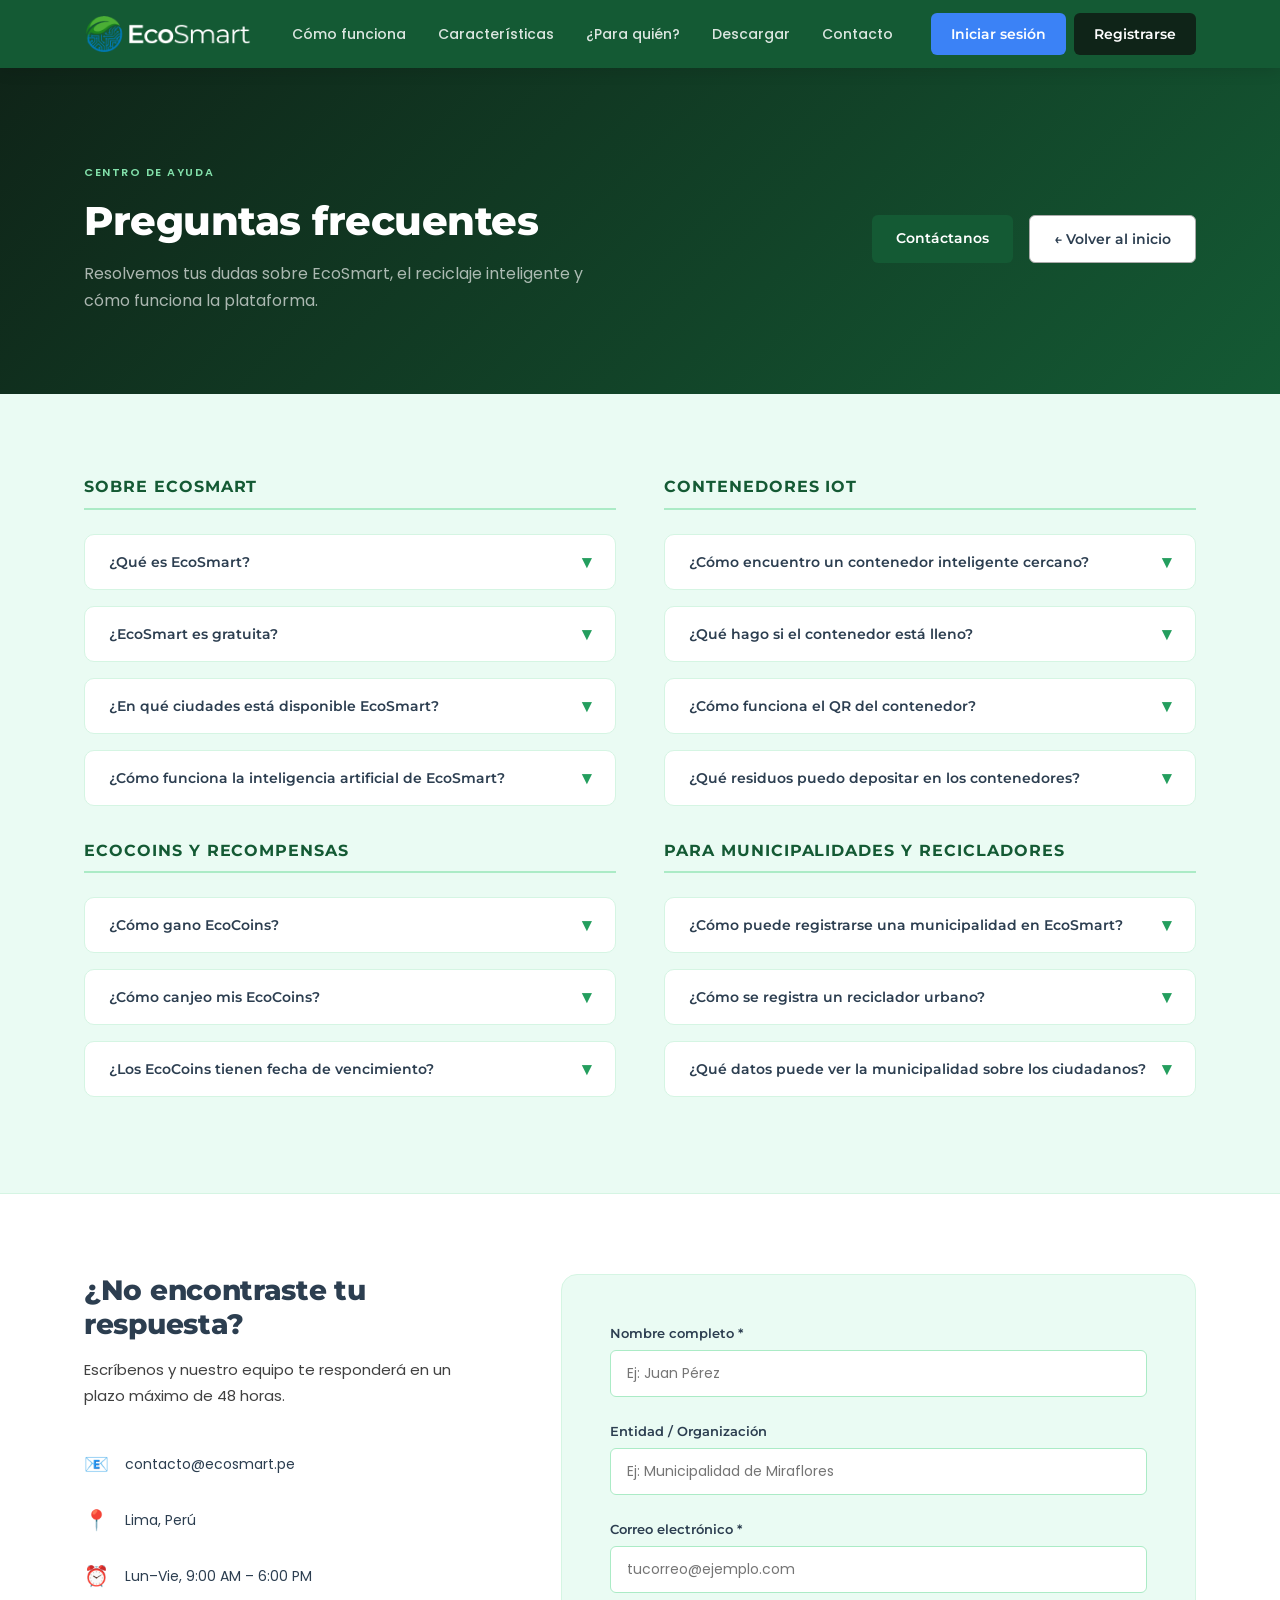
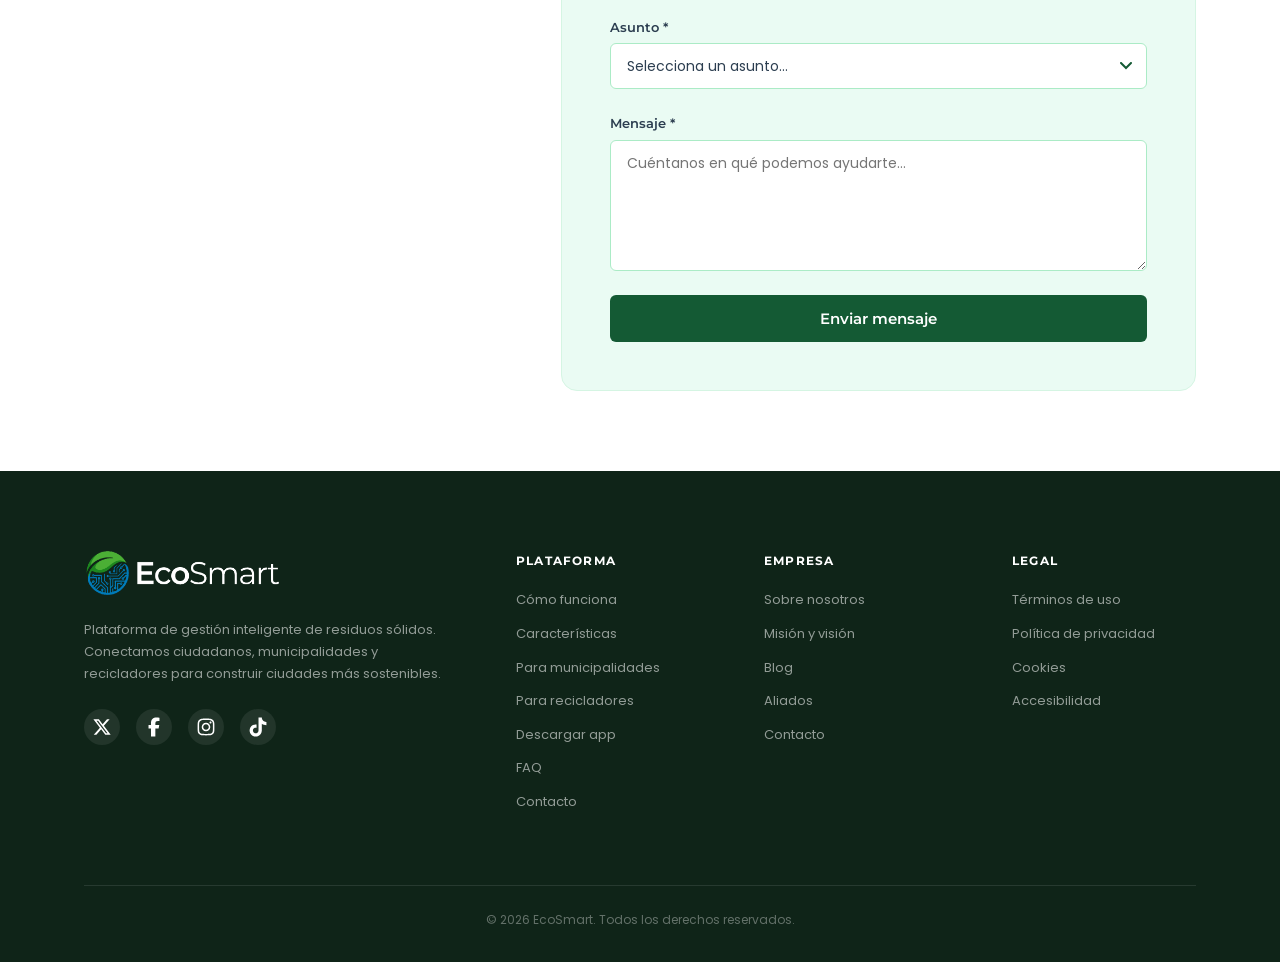
==== commit dc16c0cc: "Merge pull request #10 from IHC-Grupo5/develop fix:footer, bg-mapa" ====
--- a/faq.html
+++ b/faq.html
@@ -301,30 +301,49 @@
       <div class="footer__grid">
         <div class="footer__brand">
           <img src="assets/images/logoEcosmart_dark.png" alt="EcoSmart logo">
-          <p class="footer__brand-desc">
+          <p class=" footer__brand-desc">
             Plataforma de gestión inteligente de residuos sólidos.
-            Conectamos ciudadanos, municipalidades y recicladores
-            para construir ciudades más sostenibles.
+            Conectamos ciudadanos, municipalidades y
+            recicladores para construir ciudades más
+            sostenibles.
           </p>
           <div class="footer__social">
-            <a href="https://x.com/" class="footer__social-link" aria-label="X">
-              <svg xmlns="http://www.w3.org/2000/svg" viewBox="0 0 640 640" fill="#fff"><path d="M453.2 112L523.8 112L369.6 288.2L551 528L409 528L297.7 382.6L170.5 528L99.8 528L264.7 339.5L90.8 112L236.4 112L336.9 244.9L453.2 112zM428.4 485.8L467.5 485.8L215.1 152L173.1 152L428.4 485.8z"/></svg>
+            <a href="https://x.com/" class="footer__social-link" aria-label="X-(twitter)">
+              <svg xmlns="http://www.w3.org/2000/svg" viewBox="0 0 640 640" fill="#fff">
+                <path
+                  d="M453.2 112L523.8 112L369.6 288.2L551 528L409 528L297.7 382.6L170.5 528L99.8 528L264.7 339.5L90.8 112L236.4 112L336.9 244.9L453.2 112zM428.4 485.8L467.5 485.8L215.1 152L173.1 152L428.4 485.8z" />
+              </svg>
             </a>
             <a href="https://www.facebook.com/" class="footer__social-link" aria-label="Facebook">
-              <svg xmlns="http://www.w3.org/2000/svg" viewBox="0 0 640 640" fill="#fff"><path d="M240 363.3L240 576L356 576L356 363.3L442.5 363.3L460.5 265.5L356 265.5L356 230.9C356 179.2 376.3 159.4 428.7 159.4C445 159.4 458.1 159.8 465.7 160.6L465.7 71.9C451.4 68 416.4 64 396.2 64C289.3 64 240 114.5 240 223.4L240 265.5L174 265.5L174 363.3L240 363.3z"/></svg>
+              <svg xmlns="http://www.w3.org/2000/svg" viewBox="0 0 640 640" fill="#fff">
+                <path
+                  d="M240 363.3L240 576L356 576L356 363.3L442.5 363.3L460.5 265.5L356 265.5L356 230.9C356 179.2 376.3 159.4 428.7 159.4C445 159.4 458.1 159.8 465.7 160.6L465.7 71.9C451.4 68 416.4 64 396.2 64C289.3 64 240 114.5 240 223.4L240 265.5L174 265.5L174 363.3L240 363.3z" />
+              </svg>
             </a>
             <a href="https://www.instagram.com/" class="footer__social-link" aria-label="Instagram">
-              <svg xmlns="http://www.w3.org/2000/svg" viewBox="0 0 640 640" fill="#fff"><path d="M320.3 205C256.8 204.8 205.2 256.2 205 319.7C204.8 383.2 256.2 434.8 319.7 435C383.2 435.2 434.8 383.8 435 320.3C435.2 256.8 383.8 205.2 320.3 205zM319.7 245.4C360.9 245.2 394.4 278.5 394.6 319.7C394.8 360.9 361.5 394.4 320.3 394.6C279.1 394.8 245.6 361.5 245.4 320.3C245.2 279.1 278.5 245.6 319.7 245.4zM413.1 200.3C413.1 185.5 425.1 173.5 439.9 173.5C454.7 173.5 466.7 185.5 466.7 200.3C466.7 215.1 454.7 227.1 439.9 227.1C425.1 227.1 413.1 215.1 413.1 200.3zM542.8 227.5C541.1 191.6 532.9 159.8 506.6 133.6C480.4 107.4 448.6 99.2 412.7 97.4C375.7 95.3 264.8 95.3 227.8 97.4C192 99.1 160.2 107.3 133.9 133.5C107.6 159.7 99.5 191.5 97.7 227.4C95.6 264.4 95.6 375.3 97.7 412.3C99.4 448.2 107.6 480 133.9 506.2C160.2 532.4 191.9 540.6 227.8 542.4C264.8 544.5 375.7 544.5 412.7 542.4C448.6 540.7 480.4 532.5 506.6 506.2C532.8 480 541 448.2 542.8 412.3C544.9 375.3 544.9 264.5 542.8 227.5zM495 452C487.2 471.6 472.1 486.7 452.4 494.6C422.9 506.3 352.9 503.6 320.3 503.6C287.7 503.6 217.6 506.2 188.2 494.6C168.6 486.8 153.5 471.7 145.6 452C133.9 422.5 136.6 352.5 136.6 319.9C136.6 287.3 134 217.2 145.6 187.8C153.4 168.2 168.5 153.1 188.2 145.2C217.7 133.5 287.7 136.2 320.3 136.2C352.9 136.2 423 133.6 452.4 145.2C472 153 487.1 168.1 495 187.8C506.7 217.3 504 287.3 504 319.9C504 352.5 506.7 422.6 495 452z"/></svg>
+              <svg xmlns="http://www.w3.org/2000/svg" viewBox="0 0 640 640" fill="#fff">
+                <path
+                  d="M320.3 205C256.8 204.8 205.2 256.2 205 319.7C204.8 383.2 256.2 434.8 319.7 435C383.2 435.2 434.8 383.8 435 320.3C435.2 256.8 383.8 205.2 320.3 205zM319.7 245.4C360.9 245.2 394.4 278.5 394.6 319.7C394.8 360.9 361.5 394.4 320.3 394.6C279.1 394.8 245.6 361.5 245.4 320.3C245.2 279.1 278.5 245.6 319.7 245.4zM413.1 200.3C413.1 185.5 425.1 173.5 439.9 173.5C454.7 173.5 466.7 185.5 466.7 200.3C466.7 215.1 454.7 227.1 439.9 227.1C425.1 227.1 413.1 215.1 413.1 200.3zM542.8 227.5C541.1 191.6 532.9 159.8 506.6 133.6C480.4 107.4 448.6 99.2 412.7 97.4C375.7 95.3 264.8 95.3 227.8 97.4C192 99.1 160.2 107.3 133.9 133.5C107.6 159.7 99.5 191.5 97.7 227.4C95.6 264.4 95.6 375.3 97.7 412.3C99.4 448.2 107.6 480 133.9 506.2C160.2 532.4 191.9 540.6 227.8 542.4C264.8 544.5 375.7 544.5 412.7 542.4C448.6 540.7 480.4 532.5 506.6 506.2C532.8 480 541 448.2 542.8 412.3C544.9 375.3 544.9 264.5 542.8 227.5zM495 452C487.2 471.6 472.1 486.7 452.4 494.6C422.9 506.3 352.9 503.6 320.3 503.6C287.7 503.6 217.6 506.2 188.2 494.6C168.6 486.8 153.5 471.7 145.6 452C133.9 422.5 136.6 352.5 136.6 319.9C136.6 287.3 134 217.2 145.6 187.8C153.4 168.2 168.5 153.1 188.2 145.2C217.7 133.5 287.7 136.2 320.3 136.2C352.9 136.2 423 133.6 452.4 145.2C472 153 487.1 168.1 495 187.8C506.7 217.3 504 287.3 504 319.9C504 352.5 506.7 422.6 495 452z" />
+              </svg>
+            </a>
+            <a href="https://tiktok.com/" class="footer__social-link" aria-label="Tik Tok">
+              <svg xmlns="http://www.w3.org/2000/svg" viewBox="0 0 640 640" fill="#fff">
+                <path
+                  d="M544.5 273.9C500.5 274 457.5 260.3 421.7 234.7L421.7 413.4C421.7 446.5 411.6 478.8 392.7 506C373.8 533.2 347.1 554 316.1 565.6C285.1 577.2 251.3 579.1 219.2 570.9C187.1 562.7 158.3 545 136.5 520.1C114.7 495.2 101.2 464.1 97.5 431.2C93.8 398.3 100.4 365.1 116.1 336C131.8 306.9 156.1 283.3 185.7 268.3C215.3 253.3 248.6 247.8 281.4 252.3L281.4 342.2C266.4 337.5 250.3 337.6 235.4 342.6C220.5 347.6 207.5 357.2 198.4 369.9C189.3 382.6 184.4 398 184.5 413.8C184.6 429.6 189.7 444.8 199 457.5C208.3 470.2 221.4 479.6 236.4 484.4C251.4 489.2 267.5 489.2 282.4 484.3C297.3 479.4 310.4 469.9 319.6 457.2C328.8 444.5 333.8 429.1 333.8 413.4L333.8 64L421.8 64C421.7 71.4 422.4 78.9 423.7 86.2C426.8 102.5 433.1 118.1 442.4 131.9C451.7 145.7 463.7 157.5 477.6 166.5C497.5 179.6 520.8 186.6 544.6 186.6L544.6 274z" />
+              </svg>
             </a>
           </div>
         </div>
         <div class="footer__col">
           <h4 class="footer__col-title">PLATAFORMA</h4>
           <ul class="footer__col-list">
-            <li><a href="index.html#como-funciona">Cómo funciona</a></li>
-            <li><a href="index.html#caracteristicas">Características</a></li>
-            <li><a href="index.html#descargar">Descargar app</a></li>
+            <li><a href="#como-funciona">Cómo funciona</a></li>
+            <li><a href="#caracteristicas">Características</a></li>
+            <li><a href="#para-quien">Para municipalidades</a></li>
+            <li><a href="#para-quien">Para recicladores</a></li>
+            <li><a href="#descargar">Descargar app</a></li>
             <li><a href="faq.html">FAQ</a></li>
+            <li><a href="faq.html#contacto">Contacto</a></li>
           </ul>
         </div>
         <div class="footer__col">
@@ -333,7 +352,8 @@
             <li><a href="#">Sobre nosotros</a></li>
             <li><a href="#">Misión y visión</a></li>
             <li><a href="#">Blog</a></li>
-            <li><a href="faq.html#contacto">Contacto</a></li>
+            <li><a href="#">Aliados</a></li>
+            <li><a href="#">Contacto</a></li>
           </ul>
         </div>
         <div class="footer__col">
@@ -345,12 +365,15 @@
             <li><a href="#">Accesibilidad</a></li>
           </ul>
         </div>
-      </div>
+
+      </div>
+
       <div class="footer__bottom">
         <p>© 2026 EcoSmart. Todos los derechos reservados.</p>
       </div>
     </div>
   </footer>
+
 
   <script src="assets/js/main.js"></script>
 </body>
--- a/assets/css/style.css
+++ b/assets/css/style.css
@@ -1008,3 +1008,584 @@
     padding: var(--sp-8) 0 var(--sp-4);
   }
 }
+.seccion-scanner {
+  background-color: var(--color-primary-100);
+  padding: var(--sp-10) 0;
+}
+
+.scanner__demo {
+  display: grid;
+  grid-template-columns: 1fr 1fr;
+  gap: var(--sp-8);
+  align-items: start;
+}
+
+.scanner__selector-label {
+  font-family: var(--font-heading);
+  font-size: 15px;
+  font-weight: 600;
+  color: var(--color-text);
+  margin-bottom: var(--sp-3);
+}
+
+.scanner__options {
+  display: grid;
+  grid-template-columns: 1fr 1fr;
+  gap: var(--sp-2);
+}
+
+.scanner__opt {
+  display: flex;
+  align-items: center;
+  gap: var(--sp-1);
+  background-color: var(--color-white);
+  border: 2px solid var(--color-primary-200);
+  border-radius: var(--radius-md);
+  padding: 14px var(--sp-2);
+  font-family: var(--font-body);
+  font-size: 13px;
+  font-weight: 500;
+  color: var(--color-text);
+  cursor: pointer;
+  transition: border-color 0.2s ease, transform 0.15s ease, box-shadow 0.2s ease;
+  text-align: left;
+}
+
+.scanner__opt:hover {
+  border-color: var(--color-primary-600);
+  transform: translateY(-2px);
+  box-shadow: var(--shadow-card);
+}
+
+.scanner__opt.is-active {
+  border-color: var(--color-primary-900);
+  background-color: var(--color-primary-100);
+  font-weight: 600;
+}
+
+.scanner__opt-emoji {
+  font-size: 20px;
+  flex-shrink: 0;
+}
+
+.scanner__result {
+  min-height: 260px;
+  display: flex;
+  align-items: center;
+  justify-content: center;
+}
+
+.scanner__result-placeholder {
+  text-align: center;
+  background-color: var(--color-white);
+  border: 2px dashed var(--color-primary-300);
+  border-radius: var(--radius-lg);
+  padding: var(--sp-8) var(--sp-6);
+  width: 100%;
+  color: var(--color-dark-neutral);
+}
+
+.scanner__result-icon {
+  font-size: 40px;
+  display: block;
+  margin-bottom: var(--sp-2);
+}
+
+.scanner__result-placeholder p {
+  font-family: var(--font-body);
+  font-size: 14px;
+}
+
+.scanner__result-card {
+  background-color: var(--color-white);
+  border-radius: var(--radius-lg);
+  overflow: hidden;
+  box-shadow: 0 4px 20px rgba(20, 90, 52, 0.12);
+  width: 100%;
+}
+
+.scanner__result-header {
+  display: flex;
+  align-items: center;
+  gap: var(--sp-2);
+  padding: var(--sp-3) var(--sp-4);
+  color: var(--color-white);
+  font-family: var(--font-heading);
+  font-size: 16px;
+  font-weight: 700;
+}
+
+.scanner__result-check {
+  font-size: 20px;
+}
+
+.scanner__result-body {
+  padding: var(--sp-3) var(--sp-4);
+}
+
+.scanner__result-row {
+  display: flex;
+  justify-content: space-between;
+  align-items: center;
+  padding: var(--sp-1) 0;
+  border-bottom: 1px solid var(--color-primary-100);
+  font-family: var(--font-body);
+  font-size: 14px;
+}
+
+.scanner__result-lbl {
+  color: var(--color-dark-neutral);
+  font-weight: 500;
+}
+
+.scanner__result-val {
+  font-weight: 700;
+  color: var(--color-text);
+}
+
+.scanner__result-instruccion {
+  background-color: var(--color-primary-100);
+  border-left: 3px solid var(--color-primary-700);
+  border-radius: 0 var(--radius-sm) var(--radius-sm) 0;
+  padding: var(--sp-2) var(--sp-3);
+  font-family: var(--font-body);
+  font-size: 13px;
+  color: var(--color-text);
+  margin: var(--sp-2) 0;
+  line-height: 1.6;
+}
+
+.scanner__result-puntos {
+  text-align: center;
+  font-family: var(--font-heading);
+  font-size: 13px;
+  font-weight: 700;
+  color: var(--color-primary-800);
+  background-color: var(--color-accent-100);
+  border-radius: var(--radius-sm);
+  padding: var(--sp-1) var(--sp-2);
+  margin-top: var(--sp-2);
+}
+@media (max-width: 960px) {
+  .scanner__demo {
+    grid-template-columns: 1fr;
+  }
+}
+@media (max-width: 460px) {
+  .scanner__options {
+    grid-template-columns: 1fr;
+  }
+}
+
+
+.seccion-impacto {
+  background: linear-gradient(
+    135deg,
+    var(--color-primary-950) 0%,
+    var(--color-primary-900) 100%
+  );
+  padding: var(--sp-10) 0;
+}
+
+.impacto__grid {
+  display: grid;
+  grid-template-columns: repeat(4, 1fr);
+  gap: var(--sp-4);
+}
+
+.impacto__stat {
+  text-align: center;
+  background-color: rgba(255, 255, 255, 0.06);
+  border: 1px solid rgba(255, 255, 255, 0.1);
+  border-radius: var(--radius-lg);
+  padding: var(--sp-6) var(--sp-1);
+}
+
+.impacto__num {
+  display: block;
+  font-family: var(--font-heading);
+  font-size: 40px;
+  font-weight: 800;
+  color: var(--color-white);
+  margin-bottom: var(--sp-1);
+  line-height: 1;
+}
+
+.impacto__label {
+  font-family: var(--font-body);
+  font-size: 13px;
+  color: rgba(255, 255, 255, 0.6);
+}
+
+@media (max-width: 960px) {
+  .impacto__grid {
+    grid-template-columns: repeat(2, 1fr);
+  }
+}
+
+@media (max-width: 460px) {
+  .impacto__grid {
+    grid-template-columns: repeat(1, 1fr);
+  }
+  .impacto__num {
+    font-size: 30px;
+  }
+  .seccion-impacto {
+    padding: var(--sp-8) 0;
+  }
+}
+
+.seccion-mapa {
+  background-color: var(--color-primary-100);
+  padding: var(--sp-10) 0;
+}
+
+.mapa__wrapper {
+  position: relative;
+  border-radius: var(--radius-lg);
+  background-image: url(https://ihc-grupo5.github.io/EcoSmart-Landing/assets/images/mapa-lima.jpg);
+  background-position: center center;
+  background-size: contain;
+  background-repeat: no-repeat;
+  overflow: hidden;
+  box-shadow: 0 4px 24px rgba(20, 90, 52, 0.12);
+  border: 1px solid var(--color-primary-200);
+  height: 420px;
+}
+
+.mapa__img {
+  width: 100%;
+  height: 420px;
+  object-fit: cover;
+  display: block;
+}
+
+.mapa__pin {
+  position: absolute;
+  cursor: pointer;
+}
+
+.mapa__pin:hover .mapa__tooltip {
+  opacity: 1;
+  visibility: visible;
+  transform: translateY(0);
+}
+
+.mapa__pin-icon {
+  font-size: 28px;
+  display: block;
+  filter: drop-shadow(0 2px 4px rgba(0, 0, 0, 0.3));
+  transition: transform 0.2s;
+}
+
+.mapa__pin:hover .mapa__pin-icon {
+  transform: scale(1.2);
+}
+
+.mapa__pin-icon--disponible {
+  filter: drop-shadow(0 2px 6px rgba(76, 175, 80, 0.6));
+}
+.mapa__pin-icon--medio {
+  filter: drop-shadow(0 2px 6px rgba(255, 152, 0, 0.6));
+}
+.mapa__pin-icon--lleno {
+  filter: drop-shadow(0 2px 6px rgba(244, 67, 54, 0.6));
+}
+
+.mapa__tooltip {
+  position: absolute;
+  bottom: calc(100% + 8px);
+  left: 50%;
+  transform: translateX(-50%) translateY(6px);
+  background-color: var(--color-primary-950);
+  color: var(--color-white);
+  border-radius: var(--radius-md);
+  padding: var(--sp-2) var(--sp-3);
+  min-width: 180px;
+  box-shadow: 0 4px 16px rgba(0, 0, 0, 0.25);
+  opacity: 0;
+  visibility: hidden;
+  transition:
+    opacity 0.2s ease,
+    transform 0.2s ease,
+    visibility 0.2s;
+  z-index: 10;
+  pointer-events: none;
+}
+
+.mapa__tooltip strong {
+  display: block;
+  font-family: var(--font-heading);
+  font-size: 13px;
+  margin-bottom: 4px;
+}
+
+.mapa__tooltip span {
+  display: block;
+  font-family: var(--font-body);
+  font-size: 12px;
+  color: rgba(255, 255, 255, 0.7);
+}
+
+.mapa__nivel {
+  color: rgba(255, 255, 255, 0.85) !important;
+  margin-top: 4px;
+}
+.mapa__nivel--alto {
+  color: #ffb74d !important;
+}
+.mapa__nivel--critico {
+  color: #ef9a9a !important;
+}
+
+.mapa__leyenda {
+  position: absolute;
+  bottom: var(--sp-2);
+  left: var(--sp-2);
+  background-color: rgba(15, 36, 24, 0.88);
+  border-radius: var(--radius-md);
+  padding: var(--sp-2) var(--sp-3);
+  display: flex;
+  gap: var(--sp-3);
+  backdrop-filter: blur(4px);
+}
+
+.mapa__leyenda-item {
+  display: flex;
+  align-items: center;
+  gap: 6px;
+  font-family: var(--font-body);
+  font-size: 12px;
+  color: rgba(255, 255, 255, 0.85);
+}
+
+.dot {
+  width: 10px;
+  height: 10px;
+  border-radius: 50%;
+  display: inline-block;
+  flex-shrink: 0;
+}
+.dot--verde {
+  background-color: #4caf50;
+}
+.dot--amarillo {
+  background-color: #ff9800;
+}
+.dot--rojo {
+  background-color: #f44336;
+}
+.mapa-scroll {
+  width: 100%;
+}
+@media (max-width: 960px) {
+  .mapa__scroll {
+    overflow-x: auto;
+    -webkit-overflow-scrolling: touch;
+  }
+
+  .mapa__wrapper {
+    width: 1110px;
+  }
+  .mapa__leyenda {
+    flex-direction: column;
+    gap: var(--sp-1);
+  }
+}
+
+.seccion-tachos {
+  background-color: var(--color-primary-900);
+  padding: var(--sp-10) 0;
+}
+
+.tachos__grid {
+  display: grid;
+  grid-template-columns: repeat(6, 1fr);
+  gap: var(--sp-3);
+}
+
+.tacho-card {
+  background-color: var(--color-white);
+  border-radius: var(--radius-md);
+  overflow: hidden;
+  text-align: center;
+  box-shadow: var(--shadow-card);
+  transition: transform 0.2s ease;
+}
+
+.tacho-card:hover {
+  transform: translateY(-4px);
+}
+
+.tacho-card__bin {
+  font-size: 28px;
+  color: rgba(255, 255, 255, 0.9);
+  padding: var(--sp-4) var(--sp-2);
+}
+
+.tacho-card__title {
+  font-family: var(--font-heading);
+  font-size: 15px;
+  font-weight: 700;
+  color: var(--color-text);
+  margin: var(--sp-1) var(--sp-2) 4px;
+}
+
+.tacho-card__tipo {
+  font-family: var(--font-body);
+  font-size: 12px;
+  color: var(--color-dark-neutral);
+  font-weight: 600;
+  margin-bottom: var(--sp-2);
+}
+
+.tacho-card__lista {
+  list-style: none;
+  padding: 0 var(--sp-2) var(--sp-3);
+}
+
+.tacho-card__lista li {
+  font-family: var(--font-body);
+  font-size: 12px;
+  color: var(--color-light-neutral);
+  padding: 3px 0;
+  border-bottom: 1px solid var(--color-primary-100);
+}
+
+.tacho-card__lista li:last-child {
+  border-bottom: none;
+}
+
+.tacho-card--peligroso .tacho-card__bin {
+  animation: pulse-warn 2s infinite;
+}
+
+@keyframes pulse-warn {
+  0%,
+  100% {
+    opacity: 1;
+  }
+  50% {
+    opacity: 0.7;
+  }
+}
+
+.seccion-educacion {
+  background-color: var(--color-white);
+  padding: var(--sp-10) 0;
+  border-top: 1px solid var(--color-primary-200);
+}
+
+.educacion__grid {
+  display: grid;
+  grid-template-columns: repeat(3, 1fr);
+  gap: var(--sp-4);
+}
+
+.edu-card {
+  background-color: var(--color-white);
+  border: 1px solid var(--color-primary-200);
+  border-radius: var(--radius-md);
+  overflow: hidden;
+  box-shadow: var(--shadow-card);
+  transition:
+    transform 0.2s ease,
+    box-shadow 0.2s ease;
+  display: flex;
+  flex-direction: column;
+}
+
+.edu-card:hover {
+  transform: translateY(-4px);
+  box-shadow: 0 8px 24px rgba(20, 90, 52, 0.12);
+}
+
+.edu-card__img-wrapper {
+  overflow: hidden;
+  height: 180px;
+}
+
+.edu-card__img {
+  width: 100%;
+  height: 100%;
+  object-fit: cover;
+  transition: transform 0.3s ease;
+}
+
+.edu-card:hover .edu-card__img {
+  transform: scale(1.04);
+}
+
+.edu-card__body {
+  padding: var(--sp-3);
+  display: flex;
+  flex-direction: column;
+  flex: 1;
+}
+
+.edu-card__tag {
+  display: inline-block;
+  background-color: var(--color-primary-100);
+  color: var(--color-primary-900);
+  font-family: var(--font-heading);
+  font-size: 10px;
+  font-weight: 700;
+  letter-spacing: 0.08em;
+  text-transform: uppercase;
+  border-radius: var(--radius-sm);
+  padding: 3px 10px;
+  margin-bottom: var(--sp-2);
+}
+
+.edu-card__title {
+  font-family: var(--font-heading);
+  font-size: 15px;
+  font-weight: 700;
+  color: var(--color-text);
+  margin-bottom: var(--sp-1);
+  line-height: 1.4;
+}
+
+.edu-card__desc {
+  font-family: var(--font-body);
+  font-size: 13px;
+  color: var(--color-light-neutral);
+  line-height: 1.6;
+  flex: 1;
+  margin-bottom: var(--sp-3);
+}
+
+.edu-card__link {
+  font-family: var(--font-heading);
+  font-size: 13px;
+  font-weight: 700;
+  color: var(--color-primary-800);
+  text-decoration: none;
+  transition: color 0.2s;
+  align-self: flex-start;
+}
+
+.edu-card__link:hover {
+  color: var(--color-primary-600);
+}
+
+@media (max-width: 960px) {
+  .tachos__grid {
+    grid-template-columns: repeat(3, 1fr);
+  }
+  .educacion__grid {
+    grid-template-columns: repeat(2, 1fr);
+  }
+}
+
+@media (max-width: 460px) {
+
+  .tachos__grid,
+  .educacion__grid {
+    grid-template-columns: 1fr;
+  }
+  .seccion-tachos,
+  .seccion-educacion {
+    padding: var(--sp-8) 0;
+  }
+}
--- a/assets/css/faq.css
+++ b/assets/css/faq.css
@@ -1,9 +1,4 @@
-/* ═══════════════════════════════════════════════
-   ECOSMART — faq.css
-   Styles for faq.html: hero, accordion, contact
-═══════════════════════════════════════════════ */
-
-/* ── FAQ Hero ────────────────────────────────── */
+
 .faq-hero {
   background: linear-gradient(135deg, var(--color-primary-950) 0%, var(--color-primary-900) 100%);
   padding: var(--sp-12) 0 var(--sp-10);
@@ -52,7 +47,6 @@
   flex-wrap: wrap;
 }
 
-/* ── FAQ Section ─────────────────────────────── */
 .seccion-faq {
   background-color: var(--color-primary-100);
   padding: var(--sp-10) 0;
@@ -77,7 +71,6 @@
   letter-spacing: 0.06em;
 }
 
-/* ── Accordion Item ──────────────────────────── */
 .faq__item {
   background-color: var(--color-white);
   border: 1px solid var(--color-primary-200);
@@ -144,7 +137,6 @@
   padding: 0 var(--sp-3) var(--sp-3);
 }
 
-/* ── Contact Section ─────────────────────────── */
 .seccion-contacto {
   background-color: var(--color-white);
   padding: var(--sp-10) 0;
@@ -197,7 +189,6 @@
   flex-shrink: 0;
 }
 
-/* Form */
 .contacto__form-wrapper {
   background-color: var(--color-primary-100);
   border: 1px solid var(--color-primary-200);
@@ -268,7 +259,6 @@
   display: none;
 }
 
-/* Success state */
 .form__success {
   text-align: center;
   padding: var(--sp-8) var(--sp-4);
@@ -295,7 +285,6 @@
   line-height: 1.7;
 }
 
-/* ── Responsive ──────────────────────────────── */
 @media (max-width: 960px) {
   .faq-hero__inner  { flex-direction: column; align-items: flex-start; }
   .faq-hero__title  { font-size: 32px; }
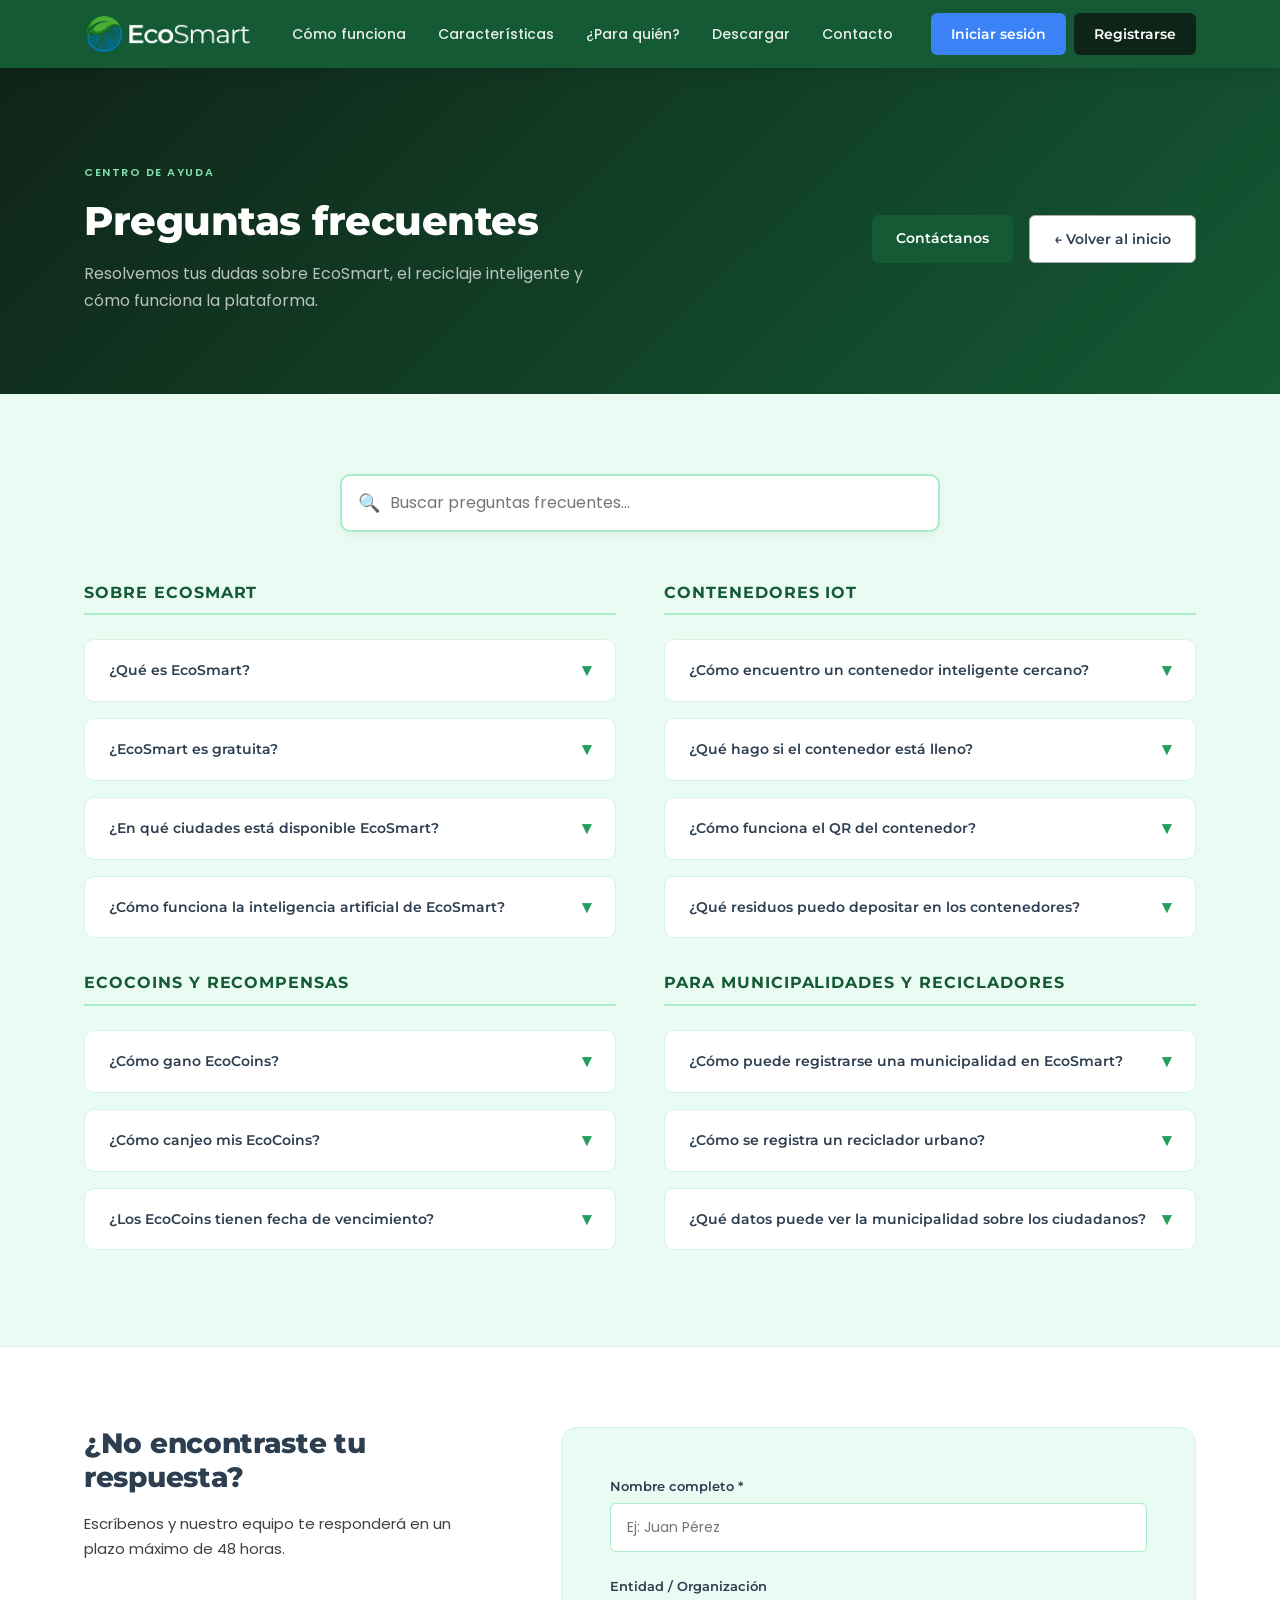
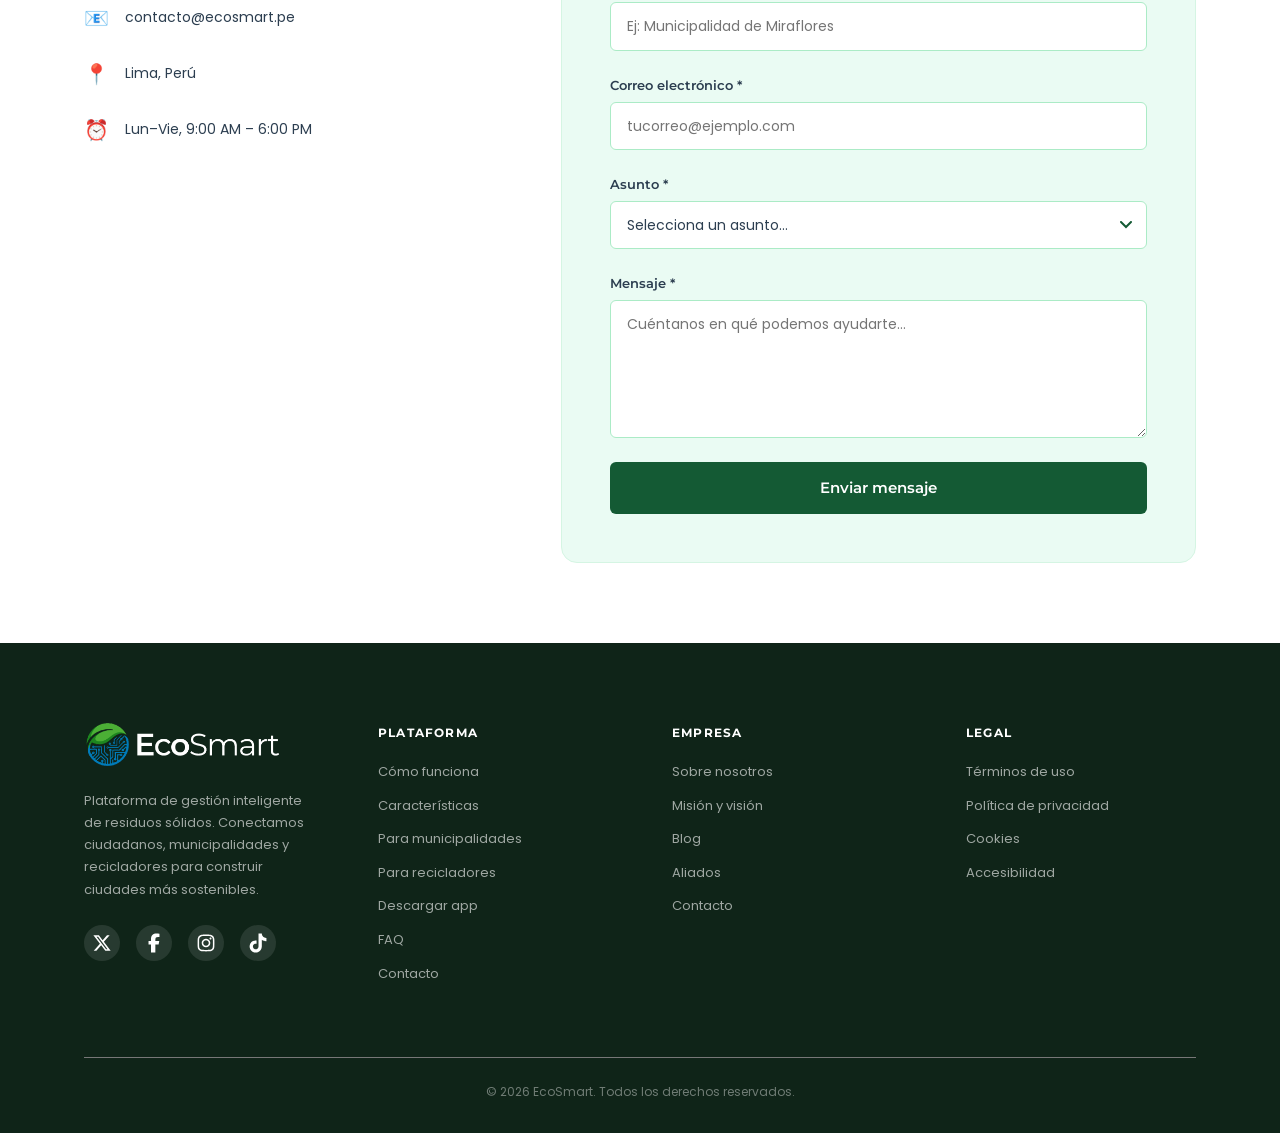
==== commit 1b851152: "lunes" ====
--- a/faq.html
+++ b/faq.html
@@ -66,6 +66,24 @@
 
   <section class="seccion-faq" id="faq">
     <div class="container">
+      <!-- Buscador de FAQ -->
+      <div class="faq__search-container">
+        <span class="faq__search-icon">🔍</span>
+        <input 
+          type="text" 
+          id="faqSearchInput" 
+          class="faq__search-input" 
+          placeholder="Buscar preguntas frecuentes..." 
+          aria-label="Buscar preguntas frecuentes" 
+        />
+      </div>
+
+      <!-- Mensaje de no resultados -->
+      <div class="faq__no-results" id="faqNoResults" style="display: none;">
+        <span class="faq__no-results-icon">🔍</span>
+        <p>No se encontraron preguntas frecuentes que coincidan con tu búsqueda.</p>
+      </div>
+
       <div class="faq__grid">
 
         <div class="faq__col">
--- a/assets/css/style.css
+++ b/assets/css/style.css
@@ -17,6 +17,7 @@
   color: #1a1a1a;
   line-height: 1.6;
   -webkit-font-smoothing: antialiased;
+  overflow-x: hidden;
 }
 
 img {
@@ -31,6 +32,13 @@
 
 ul {
   list-style: none;
+}
+
+button,
+input,
+textarea,
+select {
+  font: inherit;
 }
 
 :root {
@@ -89,27 +97,27 @@
   --radius-lg: 16px;
   --radius-xl: 24px;
 
-  --shadow-card: 0 2px 12px rgba(20, 90, 52, 0.08);
-  --shadow-nav: 0 2px 16px rgba(0, 0, 0, 0.12);
+  --shadow-card: 0 2px 12px rgba(20, 90, 52, 0.1);
+  --shadow-nav: 0 2px 16px rgba(0, 0, 0, 0.1);
 
   --container-max: 1160px;
   --nav-height: 68px;
 }
 
 .container {
-  max-width: var(--container-max);
+  width: min(100% - 2rem, var(--container-max));
   margin: 0 auto;
-  padding: 0 var(--sp-3);
+  padding: 0 clamp(1rem, 2.2vw, 1.5rem);
 }
 
 .section-header {
   text-align: center;
-  margin-bottom: var(--sp-8);
+  margin-bottom: clamp(2rem, 5vw, 3.5rem);
 }
 
 .section-title {
   font-family: var(--font-heading);
-  font-size: 30px;
+  font-size: clamp(1.5rem, 2.4vw, 1.875rem);
   font-weight: 500;
   color: var(--color-text);
   margin-bottom: var(--sp-2);
@@ -118,7 +126,7 @@
 
 .section-sub {
   font-family: var(--font-body);
-  font-size: 16px;
+  font-size: clamp(0.95rem, 1.4vw, 1rem);
   color: var(--color-light-neutral);
   line-height: 1.7;
 }
@@ -127,7 +135,7 @@
   color: var(--color-white);
 }
 .section-sub--light {
-  color: rgba(255, 255, 255, 0.75);
+  color: rgba(255, 255, 255, 0.8);
 }
 
 .btn {
@@ -164,7 +172,7 @@
   border: 1.5px solid #aaaaaa;
 }
 .btn--ghost:hover {
-  background-color: rgba(0, 0, 0, 0.04);
+  background-color: rgba(0, 0, 0, 0.1);
 }
 .btn--white {
   background-color: #fff;
@@ -172,7 +180,7 @@
   border: 1.5px solid #aaaaaa;
 }
 .btn--white:hover {
-  background-color: rgba(0, 0, 0, 0.04);
+  background-color: rgba(0, 0, 0, 0.1);
   color: #fff;
 }
 
@@ -188,6 +196,12 @@
   color: var(--color-white);
   padding: 10px 20px;
   border-radius: var(--radius-sm);
+}
+
+.btn--secondary {
+  background-color: var(--color-white);
+  color: var(--color-text);
+  border: 1.5px solid #cfd8dc;
 }
 
 .btn--full {
@@ -232,7 +246,7 @@
   font-family: var(--font-body);
   font-size: 14px;
   font-weight: 500;
-  color: rgba(255, 255, 255, 0.85);
+  color: rgba(255, 255, 255, 0.9);
   transition: color 0.2s;
 }
 
@@ -282,8 +296,12 @@
 .navbar__mobile-menu {
   display: none;
   background-color: var(--color-primary-900);
-  border-top: 1px solid rgba(255, 255, 255, 0.15);
+  border-top: 1px solid #777777;
   padding: var(--sp-2) var(--sp-3) var(--sp-3);
+  position: absolute;
+  top: 100%;
+  left: 0;
+  width: 100%;
 }
 
 .navbar__mobile-menu.is-open {
@@ -295,7 +313,7 @@
 }
 
 .navbar__mobile-list li {
-  border-bottom: 1px solid rgba(255, 255, 255, 0.1);
+  border-bottom: 1px solid #777777;
 }
 
 .navbar__mobile-link {
@@ -419,8 +437,7 @@
 
 .seccion-pasos__grid {
   display: grid;
-  grid-template-columns: repeat(4, 1fr);
-  /* grid-template-columns: 2fr 2fr; */
+  grid-template-columns: repeat(auto-fit, minmax(220px, 1fr));
   gap: var(--sp-2);
 }
 
@@ -437,7 +454,7 @@
 
 .paso-card:hover {
   transform: translateY(-4px);
-  box-shadow: 0 8px 24px rgba(20, 90, 52, 0.14);
+  box-shadow: 0 8px 24px rgba(20, 90, 52, 0.1);
 }
 
 .paso-card__header {
@@ -504,7 +521,7 @@
 
 .seccion-features__grid {
   display: grid;
-  grid-template-columns: repeat(3, 1fr);
+  grid-template-columns: repeat(auto-fit, minmax(240px, 1fr));
   gap: var(--sp-3);
 }
 
@@ -564,7 +581,7 @@
 
 .seccion-segmentos__grid {
   display: grid;
-  grid-template-columns: repeat(3, 1fr);
+  grid-template-columns: repeat(auto-fit, minmax(240px, 1fr));
   gap: var(--sp-3);
 }
 
@@ -591,8 +608,8 @@
 
 .seg-card__tag {
   display: inline-block;
-  background-color: rgba(255, 255, 255, 0.15);
-  color: rgba(255, 255, 255, 0.85);
+  background-color: rgba(255, 255, 255, 0.1);
+  color: rgba(255, 255, 255, 0.9);
   font-family: var(--font-heading);
   font-size: 10px;
   font-weight: 700;
@@ -627,7 +644,7 @@
 }
 
 .seg-card--dark .seg-card__desc {
-  color: rgba(255, 255, 255, 0.65);
+  color: rgba(255, 255, 255, 0.7);
 }
 
 .seg-card__list {
@@ -658,19 +675,63 @@
 .seg-card--dark .seg-card__list li::before {
   color: var(--color-accent-700);
 }
+
+.seg-card__actions {
+  margin-top: var(--sp-3);
+}
+
+.seg-card__cta {
+  display: inline-flex;
+  align-items: center;
+  justify-content: center;
+  width: 100%;
+  padding: 10px 14px;
+  border-radius: 999px;
+  background-color: var(--color-primary-900);
+  color: var(--color-white);
+  font-family: var(--font-heading);
+  font-size: 13px;
+  font-weight: 700;
+  transition:
+    transform 0.2s ease,
+    opacity 0.2s ease;
+}
+
+.seg-card__cta:hover {
+  opacity: 0.9;
+  transform: translateY(-1px);
+}
+
+.seg-card__cta--dark {
+  background-color: var(--color-secondary-600);
+}
+
+.seg-card--dark .seg-card__cta {
+  background-color: var(--color-secondary-600);
+}
 .seccion-descarga {
   background: linear-gradient(
     to bottom,
     var(--color-primary-200),
     var(--color-primary-300)
   );
-  padding: var(--sp-10) 0 0;
+    padding: 100px 0;
 }
 
 .seccion-descarga__inner {
   display: grid;
-  grid-template-columns: 1fr 1fr;
-  gap: var(--sp-8);
+  grid-template-columns: minmax(0, 1.05fr) minmax(280px, 0.95fr);
+  gap: clamp(2rem, 4vw, 3rem);
+  align-items: center;
+}
+
+.seccion-descarga__content {
+  max-width: 560px;
+}
+
+.seccion-descarga__media {
+  display: flex;
+  justify-content: center;
   align-items: center;
 }
 
@@ -708,6 +769,12 @@
   flex-wrap: wrap;
   margin-bottom: var(--sp-2);
 }
+
+
+
+
+
+
 
 .store-btn {
   display: flex;
@@ -763,9 +830,18 @@
   justify-content: center;
   align-items: center;
 }
+
 .seccion-descarga__phone-img {
   width: 100%;
-  max-width: 330px;
+  max-width: 220px;
+  margin-left: auto;
+}
+
+.seccion-descarga__phone-img img {
+  width: 100%;
+  height: auto;
+  object-fit: contain;
+  display: block;
 }
 
 .footer {
@@ -775,7 +851,7 @@
 
 .footer__grid {
   display: grid;
-  grid-template-columns: 2fr 1fr 1fr 1fr;
+  grid-template-columns: repeat(auto-fit, minmax(180px, 1fr));
   gap: var(--sp-8);
   margin-bottom: var(--sp-8);
 }
@@ -789,7 +865,7 @@
 .footer__brand-desc {
   font-family: var(--font-body);
   font-size: 13px;
-  color: rgba(255, 255, 255, 0.55);
+  color: rgba(255, 255, 255, 0.6);
   line-height: 1.7;
   margin-bottom: var(--sp-3);
 }
@@ -803,7 +879,7 @@
 .footer__social-link {
   width: 36px;
   height: 36px;
-  background-color: rgba(255, 255, 255, 0.08);
+  background-color: rgba(255, 255, 255, 0.1);
   border-radius: 50%;
   display: flex;
   align-items: center;
@@ -840,7 +916,7 @@
 .footer__col-list a {
   font-family: var(--font-body);
   font-size: 13px;
-  color: rgba(255, 255, 255, 0.55);
+  color: rgba(255, 255, 255, 0.6);
   transition: color 0.2s;
 }
 
@@ -849,7 +925,7 @@
 }
 
 .footer__bottom {
-  border-top: 1px solid rgba(255, 255, 255, 0.1);
+  border-top: 1px solid #777777;
   padding-top: var(--sp-3);
   text-align: center;
 }
@@ -857,7 +933,60 @@
 .footer__bottom p {
   font-family: var(--font-body);
   font-size: 12px;
-  color: rgba(255, 255, 255, 0.35);
+  color: rgba(255, 255, 255, 0.4);
+}
+
+@media (max-width: 768px) {
+  .container {
+    width: min(100% - 1.25rem, var(--container-max));
+  }
+
+  .navbar__inner {
+    min-height: var(--nav-height);
+  }
+
+  .seccion-hero {
+    padding-top: var(--sp-6);
+  }
+
+  .seccion-hero__inner {
+    grid-template-columns: 1fr;
+    text-align: center;
+    gap: var(--sp-4);
+  }
+
+  .seccion-hero__subtitle {
+    margin-inline: auto;
+  }
+
+  .seccion-hero__cta {
+    justify-content: center;
+  }
+
+  .seccion-pasos .section-header,
+  .seccion-features .section-header {
+    padding: 1.5rem;
+  }
+
+  .seccion-descarga__inner,
+  .video-demo__card,
+  .scanner__demo {
+    grid-template-columns: 1fr;
+  }
+
+  .video-demo__actions {
+    flex-direction: column;
+    align-items: stretch;
+  }
+
+  .video-demo__actions .btn {
+    width: 100%;
+    text-align: center;
+  }
+
+  .footer__grid {
+    grid-template-columns: repeat(2, minmax(0, 1fr));
+  }
 }
 
 @media (max-width: 960px) {
@@ -912,16 +1041,18 @@
     text-align: center;
   }
 
+  .seccion-descarga__content {
+    max-width: none;
+    margin: 0 auto;
+  }
+
   .seccion-descarga__store-btns {
     justify-content: center;
   }
 
-  .seccion-descarga__phone {
-    order: -1;
-  }
-
   .seccion-descarga__phone-img {
     max-width: 300px;
+    margin: 0 auto;
   }
 
   .footer__grid {
@@ -935,6 +1066,10 @@
     display: none;
   }
 
+  .container {
+    width: min(100% - 1rem, var(--container-max));
+  }
+
   .section-title {
     font-size: 24px;
   }
@@ -982,11 +1117,15 @@
   }
 
   .seccion-descarga {
-    padding: var(--sp-8) 0;
+    padding: var(--sp-8) 0 0;
   }
 
   .seccion-descarga__title {
     font-size: 26px;
+  }
+
+  .seccion-descarga__phone-img {
+    max-width: 240px;
   }
 
   .seccion-descarga__store-btns {
@@ -1030,7 +1169,7 @@
 
 .scanner__options {
   display: grid;
-  grid-template-columns: 1fr 1fr;
+  grid-template-columns: repeat(auto-fit, minmax(180px, 1fr));
   gap: var(--sp-2);
 }
 
@@ -1047,7 +1186,10 @@
   font-weight: 500;
   color: var(--color-text);
   cursor: pointer;
-  transition: border-color 0.2s ease, transform 0.15s ease, box-shadow 0.2s ease;
+  transition:
+    border-color 0.2s ease,
+    transform 0.15s ease,
+    box-shadow 0.2s ease;
   text-align: left;
 }
 
@@ -1100,7 +1242,7 @@
   background-color: var(--color-white);
   border-radius: var(--radius-lg);
   overflow: hidden;
-  box-shadow: 0 4px 20px rgba(20, 90, 52, 0.12);
+  box-shadow: 0 4px 20px rgba(20, 90, 52, 0.1);
   width: 100%;
 }
 
@@ -1177,7 +1319,6 @@
   }
 }
 
-
 .seccion-impacto {
   background: linear-gradient(
     135deg,
@@ -1189,14 +1330,14 @@
 
 .impacto__grid {
   display: grid;
-  grid-template-columns: repeat(4, 1fr);
+  grid-template-columns: repeat(auto-fit, minmax(180px, 1fr));
   gap: var(--sp-4);
 }
 
 .impacto__stat {
   text-align: center;
-  background-color: rgba(255, 255, 255, 0.06);
-  border: 1px solid rgba(255, 255, 255, 0.1);
+  background-color: rgba(255, 255, 255, 0.1);
+  border: 1px solid #777777;
   border-radius: var(--radius-lg);
   padding: var(--sp-6) var(--sp-1);
 }
@@ -1240,114 +1381,159 @@
   padding: var(--sp-10) 0;
 }
 
+.mapa__contenedor {
+  position: relative;
+}
+
 .mapa__wrapper {
-  position: relative;
   border-radius: var(--radius-lg);
-  background-image: url(https://ihc-grupo5.github.io/EcoSmart-Landing/assets/images/mapa-lima.jpg);
-  background-position: center center;
-  background-size: contain;
-  background-repeat: no-repeat;
   overflow: hidden;
-  box-shadow: 0 4px 24px rgba(20, 90, 52, 0.12);
+  box-shadow: 0 4px 24px rgba(20, 90, 52, 0.1);
   border: 1px solid var(--color-primary-200);
   height: 420px;
-}
-
-.mapa__img {
+  min-height: 320px;
+  z-index: 1;
+  position: relative;
+}
+
+.mapa__fallback {
+  display: flex;
+  align-items: center;
+  justify-content: center;
+  height: 100%;
+  padding: 24px;
+  text-align: center;
+  background: linear-gradient(135deg, #f6fcf8 0%, #e4f7eb 100%);
+  color: var(--color-primary-950);
+  font-family: var(--font-body);
+  font-size: 15px;
+  line-height: 1.6;
+}
+
+/* El mapa de Leaflet necesita que su contenedor tenga tamaño explícito */
+.leaflet-container {
+  height: 100%;
   width: 100%;
-  height: 420px;
-  object-fit: cover;
-  display: block;
-}
-
-.mapa__pin {
-  position: absolute;
+  font-family: var(--font-body);
+  background-color: var(--color-primary-100);
+}
+
+/* ===== Filtros externos (US63 - Escenario 2) ===== */
+.mapa__filtros {
+  display: flex;
+  gap: var(--sp-2);
+  justify-content: center;
+  flex-wrap: wrap;
+  margin-bottom: var(--sp-4);
+}
+
+.mapa__filtro-btn {
+  border: 1px solid var(--color-primary-300);
+  background-color: var(--color-white);
+  color: var(--color-primary-900);
+  padding: 8px 18px;
+  border-radius: 999px;
+  font-family: var(--font-body);
+  font-size: 13px;
+  font-weight: 600;
   cursor: pointer;
-}
-
-.mapa__pin:hover .mapa__tooltip {
-  opacity: 1;
-  visibility: visible;
-  transform: translateY(0);
-}
-
-.mapa__pin-icon {
-  font-size: 28px;
-  display: block;
-  filter: drop-shadow(0 2px 4px rgba(0, 0, 0, 0.3));
-  transition: transform 0.2s;
-}
-
-.mapa__pin:hover .mapa__pin-icon {
-  transform: scale(1.2);
-}
-
-.mapa__pin-icon--disponible {
-  filter: drop-shadow(0 2px 6px rgba(76, 175, 80, 0.6));
-}
-.mapa__pin-icon--medio {
-  filter: drop-shadow(0 2px 6px rgba(255, 152, 0, 0.6));
-}
-.mapa__pin-icon--lleno {
-  filter: drop-shadow(0 2px 6px rgba(244, 67, 54, 0.6));
-}
-
-.mapa__tooltip {
-  position: absolute;
-  bottom: calc(100% + 8px);
-  left: 50%;
-  transform: translateX(-50%) translateY(6px);
-  background-color: var(--color-primary-950);
+  transition:
+    background-color 0.2s ease,
+    color 0.2s ease,
+    transform 0.15s ease,
+    box-shadow 0.2s ease;
+}
+
+.mapa__filtro-btn:hover {
+  transform: translateY(-1px);
+  box-shadow: 0 2px 8px rgba(20, 90, 52, 0.15);
+}
+
+.mapa__filtro-btn.is-active {
+  background-color: var(--color-primary-700, #1b5e20);
+  border-color: transparent;
   color: var(--color-white);
-  border-radius: var(--radius-md);
-  padding: var(--sp-2) var(--sp-3);
-  min-width: 180px;
-  box-shadow: 0 4px 16px rgba(0, 0, 0, 0.25);
-  opacity: 0;
-  visibility: hidden;
-  transition:
-    opacity 0.2s ease,
-    transform 0.2s ease,
-    visibility 0.2s;
-  z-index: 10;
-  pointer-events: none;
-}
-
-.mapa__tooltip strong {
+}
+
+/* ===== Marcadores dinámicos con Leaflet (divIcon) ===== */
+.mapa-marker-icon {
+  width: 30px;
+  height: 30px;
+  border-radius: 50% 50% 50% 0;
+  transform: rotate(-45deg);
+  display: flex;
+  align-items: center;
+  justify-content: center;
+  box-shadow: 0 2px 6px rgba(0, 0, 0, 0.35);
+  transition: transform 0.2s ease;
+}
+
+.mapa-marker-icon span {
+  transform: rotate(45deg);
+  font-size: 15px;
+  line-height: 1;
+}
+
+.mapa-marker-icon--disponible {
+  background-color: #4caf50;
+}
+.mapa-marker-icon--medio {
+  background-color: #ff9800;
+}
+.mapa-marker-icon--lleno {
+  background-color: #f44336;
+}
+
+/* El ícono de camión no usa la forma de gota, se mantiene circular y no rota con el mapa */
+.mapa-marker-icon--camion {
+  border-radius: 50%;
+  transform: none;
+  background-color: #2196f3;
+}
+.mapa-marker-icon--camion span {
+  transform: none;
+  font-size: 16px;
+}
+
+/* ===== Popup al hacer click (US63 - Escenario 1), contenido dentro del popup nativo de Leaflet ===== */
+.mapa-popup strong {
   display: block;
   font-family: var(--font-heading);
   font-size: 13px;
   margin-bottom: 4px;
-}
-
-.mapa__tooltip span {
+  color: var(--color-primary-950);
+}
+
+.mapa-popup span {
   display: block;
   font-family: var(--font-body);
   font-size: 12px;
-  color: rgba(255, 255, 255, 0.7);
-}
-
-.mapa__nivel {
-  color: rgba(255, 255, 255, 0.85) !important;
+  color: var(--color-primary-800, #33513e);
+}
+
+.mapa-popup__nivel {
   margin-top: 4px;
-}
-.mapa__nivel--alto {
-  color: #ffb74d !important;
-}
-.mapa__nivel--critico {
-  color: #ef9a9a !important;
+  font-weight: 600;
+}
+.mapa-popup__nivel--alto {
+  color: #e65100 !important;
+}
+.mapa-popup__nivel--critico {
+  color: #c62828 !important;
 }
 
 .mapa__leyenda {
   position: absolute;
   bottom: var(--sp-2);
   left: var(--sp-2);
-  background-color: rgba(15, 36, 24, 0.88);
+  background-color: rgba(15, 36, 24, 0.9);
   border-radius: var(--radius-md);
   padding: var(--sp-2) var(--sp-3);
   display: flex;
   gap: var(--sp-3);
   backdrop-filter: blur(4px);
+  z-index: 500;
+  pointer-events: none;
 }
 
 .mapa__leyenda-item {
@@ -1356,7 +1542,7 @@
   gap: 6px;
   font-family: var(--font-body);
   font-size: 12px;
-  color: rgba(255, 255, 255, 0.85);
+  color: rgba(255, 255, 255, 0.9);
 }
 
 .dot {
@@ -1375,17 +1561,13 @@
 .dot--rojo {
   background-color: #f44336;
 }
-.mapa-scroll {
-  width: 100%;
-}
+.dot--azul {
+  background-color: #2196f3;
+}
+
 @media (max-width: 960px) {
-  .mapa__scroll {
-    overflow-x: auto;
-    -webkit-overflow-scrolling: touch;
-  }
-
   .mapa__wrapper {
-    width: 1110px;
+    height: 320px;
   }
   .mapa__leyenda {
     flex-direction: column;
@@ -1393,6 +1575,241 @@
   }
 }
 
+.seccion-video-demo {
+  background: linear-gradient(
+    135deg,
+    var(--color-primary-100) 0%,
+    var(--color-white) 100%
+  );
+  padding: var(--sp-10) 0;
+}
+
+.video-demo__card {
+  display: grid;
+  grid-template-columns: 1.2fr 0.8fr;
+  gap: var(--sp-4);
+  background-color: var(--color-white);
+  padding: var(--sp-4);
+  border-radius: var(--radius-xl);
+  box-shadow: var(--shadow-card);
+  align-items: center;
+}
+
+.video-demo__media {
+  position: relative;
+  overflow: hidden;
+  border-radius: 20px; 
+}
+
+.video-demo__iframe {
+  width: 100%;
+  height: 100%;
+  min-height: 320px;
+  border: 0;
+  border-radius: var(--radius-lg);
+}
+
+.video-demo__placeholder {
+  text-align: center;
+  color: var(--color-white);
+  padding: var(--sp-4);
+  max-width: 360px;
+}
+
+.video-demo__icon {
+  width: 74px;
+  height: 74px;
+  border-radius: 50%;
+  background: rgba(255, 255, 255, 0.16);
+  display: grid;
+  place-items: center;
+  font-size: 28px;
+  margin: 0 auto var(--sp-2);
+}
+
+.video-demo__placeholder p {
+  font-family: var(--font-heading);
+  font-size: 24px;
+  font-weight: 700;
+  margin-bottom: var(--sp-1);
+}
+
+.video-demo__placeholder span {
+  display: block;
+}
+
+.video-demo__content h3 {
+  font-family: var(--font-heading);
+  font-size: 22px;
+  color: var(--color-primary-950);
+  margin-bottom: var(--sp-2);
+}
+
+.video-demo__list {
+  display: flex;
+  flex-direction: column;
+  gap: var(--sp-2);
+  margin-bottom: var(--sp-3);
+}
+
+.video-demo__list li {
+  display: flex;
+  align-items: flex-start;
+  gap: 8px;
+  color: var(--color-light-neutral);
+  font-size: 15px;
+  line-height: 1.6;
+}
+
+.video-demo__list li::before {
+  content: "✓";
+  color: var(--color-primary-700);
+  font-weight: 700;
+  margin-top: 1px;
+}
+
+.video-demo__badge {
+  background-color: #e2f0d9;
+  color: #2e5624;
+  padding: 6px 12px;
+  border-radius: 20px;
+  font-size: 0.85rem;
+  font-weight: bold;
+  display: inline-block;
+  margin-bottom: 1rem;
+}
+.video-demo__description {
+  margin-bottom: 1rem;
+}
+
+.video-demo__list li {
+  display: flex;
+  align-items: flex-start;
+  gap: 15px;
+  margin-bottom: 1.25rem;
+}
+
+.video-demo__list p {
+  font-size: 0.9rem;
+  color: #666;
+  margin: 2px 0 0 0;
+}
+
+.video-demo__actions {
+  display: flex;
+  gap: 12px;
+  margin-top: 1.5rem;
+}
+
+
+@media (max-width: 960px) {
+  .video-demo__card {
+    grid-template-columns: 1fr;
+    padding: var(--sp-3);
+  }
+}
+
+@media (max-width: 560px) {
+  .video-demo__media {
+    width: 100%;
+  }
+  .video-demo__media iframe{
+    width: 100%;
+    height: 240px;
+  }
+
+  .video-demo__content h3 {
+    font-size: 20px;
+  }
+  .video-demo__actions {
+    flex-direction: column;
+  }
+    .video-demo__actions a {
+    text-align: center;
+  }
+}
+
+.seccion-testimonios {
+  background-color: var(--color-white);
+  padding: var(--sp-10) 0;
+}
+
+.testimonios__grid {
+  display: grid;
+  grid-template-columns: repeat(auto-fit, minmax(220px, 1fr));
+  gap: var(--sp-3);
+}
+
+.testimonio-card {
+  background: linear-gradient(135deg, #f9fdfb 0%, #eefbf3 100%);
+  border: 1px solid var(--color-primary-200);
+  border-radius: var(--radius-lg);
+  padding: var(--sp-3);
+  box-shadow: var(--shadow-card);
+}
+
+.testimonio-card__stars {
+  color: var(--color-accent-600);
+  letter-spacing: 2px;
+  margin-bottom: var(--sp-2);
+  font-size: 14px;
+}
+
+.testimonio-card__quote {
+  color: var(--color-light-neutral);
+  font-size: 15px;
+  line-height: 1.7;
+  margin-bottom: var(--sp-3);
+}
+
+.testimonio-card__person {
+  display: flex;
+  align-items: center;
+  gap: var(--sp-2);
+}
+
+.testimonio-card__avatar {
+  width: 48px;
+  height: 48px;
+  border-radius: 50%;
+  background: linear-gradient(
+    135deg,
+    var(--color-primary-700),
+    var(--color-secondary-500)
+  );
+  color: var(--color-white);
+  display: flex;
+  align-items: center;
+  justify-content: center;
+  font-weight: 700;
+  font-size: 14px;
+  flex-shrink: 0;
+}
+
+.testimonio-card__person h3 {
+  font-family: var(--font-heading);
+  font-size: 15px;
+  color: var(--color-primary-950);
+  margin-bottom: 2px;
+}
+
+.testimonio-card__person span {
+  font-size: 13px;
+  color: var(--color-dark-neutral);
+}
+
+@media (max-width: 960px) {
+  .testimonios__grid {
+    grid-template-columns: repeat(2, 1fr);
+  }
+}
+
+@media (max-width: 560px) {
+  .testimonios__grid {
+    grid-template-columns: 1fr;
+  }
+}
+
 .seccion-tachos {
   background-color: var(--color-primary-900);
   padding: var(--sp-10) 0;
@@ -1400,7 +1817,7 @@
 
 .tachos__grid {
   display: grid;
-  grid-template-columns: repeat(6, 1fr);
+  grid-template-columns: repeat(3, minmax(0, 1fr));
   gap: var(--sp-3);
 }
 
@@ -1478,7 +1895,7 @@
 
 .educacion__grid {
   display: grid;
-  grid-template-columns: repeat(3, 1fr);
+  grid-template-columns: repeat(auto-fit, minmax(240px, 1fr));
   gap: var(--sp-4);
 }
 
@@ -1497,7 +1914,7 @@
 
 .edu-card:hover {
   transform: translateY(-4px);
-  box-shadow: 0 8px 24px rgba(20, 90, 52, 0.12);
+  box-shadow: 0 8px 24px rgba(20, 90, 52, 0.1);
 }
 
 .edu-card__img-wrapper {
@@ -1571,7 +1988,7 @@
 
 @media (max-width: 960px) {
   .tachos__grid {
-    grid-template-columns: repeat(3, 1fr);
+    grid-template-columns: repeat(2, minmax(0, 1fr));
   }
   .educacion__grid {
     grid-template-columns: repeat(2, 1fr);
@@ -1579,7 +1996,6 @@
 }
 
 @media (max-width: 460px) {
-
   .tachos__grid,
   .educacion__grid {
     grid-template-columns: 1fr;
--- a/assets/css/faq.css
+++ b/assets/css/faq.css
@@ -35,7 +35,7 @@
 .faq-hero__sub {
   font-family: var(--font-body);
   font-size: 16px;
-  color: rgba(255,255,255,0.65);
+  color: rgba(255,255,255,0.7);
   max-width: 520px;
   line-height: 1.7;
 }
@@ -115,7 +115,7 @@
   font-size: 18px;
   flex-shrink: 0;
   color: var(--color-primary-700);
-  transition: transform 0.25s ease;
+  transition: transform 0.3s ease;
   display: inline-block;
 }
 
@@ -230,7 +230,7 @@
 
 .form__input:focus {
   border-color: var(--color-primary-700);
-  box-shadow: 0 0 0 3px rgba(20,90,52,0.12);
+  box-shadow: 0 0 0 3px rgba(20,90,52,0.1);
 }
 
 .form__input.is-invalid {
@@ -283,6 +283,86 @@
   font-size: 15px;
   color: var(--color-light-neutral);
   line-height: 1.7;
+}
+
+/* ==========================================================================
+   FAQ Search Bar & No Results Styles
+   ========================================================================== */
+
+.faq__search-container {
+  max-width: 600px;
+  margin: 0 auto var(--sp-6) auto;
+  position: relative;
+  transition: transform 0.3s ease;
+}
+
+.faq__search-container:hover {
+  transform: translateY(-2px);
+}
+
+.faq__search-input {
+  width: 100%;
+  font-family: var(--font-body);
+  font-size: 16px;
+  color: var(--color-text);
+  background-color: var(--color-white);
+  border: 2px solid var(--color-primary-300);
+  border-radius: var(--radius-md);
+  padding: 14px 18px 14px 48px;
+  transition: border-color 0.25s ease, box-shadow 0.25s ease;
+  outline: none;
+  box-shadow: 0 4px 12px rgba(20, 90, 52, 0.05);
+}
+
+.faq__search-input:focus {
+  border-color: var(--color-primary-700);
+  box-shadow: 0 0 0 4px rgba(36, 158, 94, 0.15), 0 4px 12px rgba(20, 90, 52, 0.08);
+}
+
+.faq__search-icon {
+  position: absolute;
+  left: 18px;
+  top: 50%;
+  transform: translateY(-50%);
+  font-size: 18px;
+  color: var(--color-primary-700);
+  pointer-events: none;
+  transition: color 0.25s ease;
+}
+
+.faq__search-input:focus + .faq__search-icon {
+  color: var(--color-primary-900);
+}
+
+.faq__no-results {
+  text-align: center;
+  padding: var(--sp-8) var(--sp-4);
+  background-color: var(--color-white);
+  border: 1.5px solid var(--color-primary-200);
+  border-radius: var(--radius-lg);
+  max-width: 600px;
+  margin: 0 auto;
+  box-shadow: var(--shadow-card);
+  animation: fadeIn 0.4s ease-out;
+}
+
+.faq__no-results-icon {
+  font-size: 40px;
+  display: block;
+  margin-bottom: var(--sp-2);
+}
+
+.faq__no-results p {
+  font-family: var(--font-body);
+  font-size: 15px;
+  color: var(--color-light-neutral);
+  margin: 0;
+  line-height: 1.6;
+}
+
+@keyframes fadeIn {
+  from { opacity: 0; transform: translateY(10px); }
+  to { opacity: 1; transform: translateY(0); }
 }
 
 @media (max-width: 960px) {
